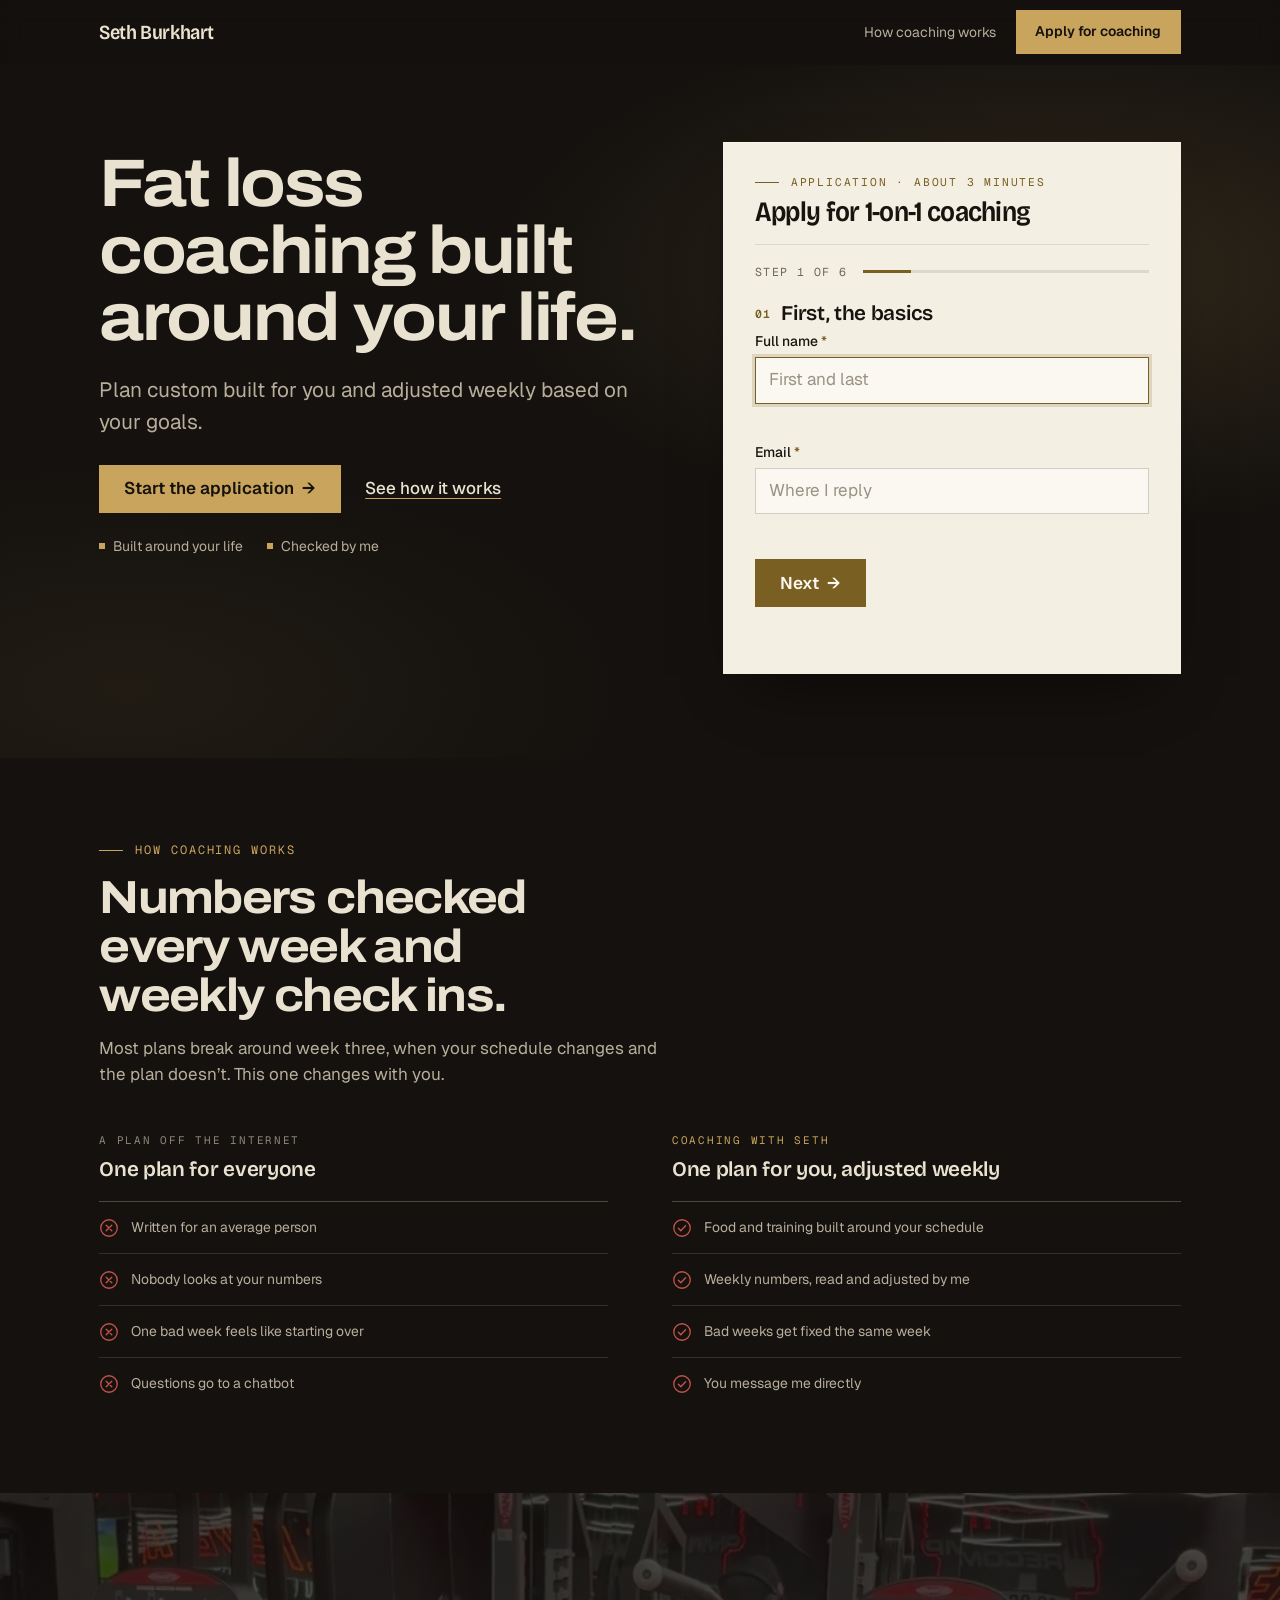
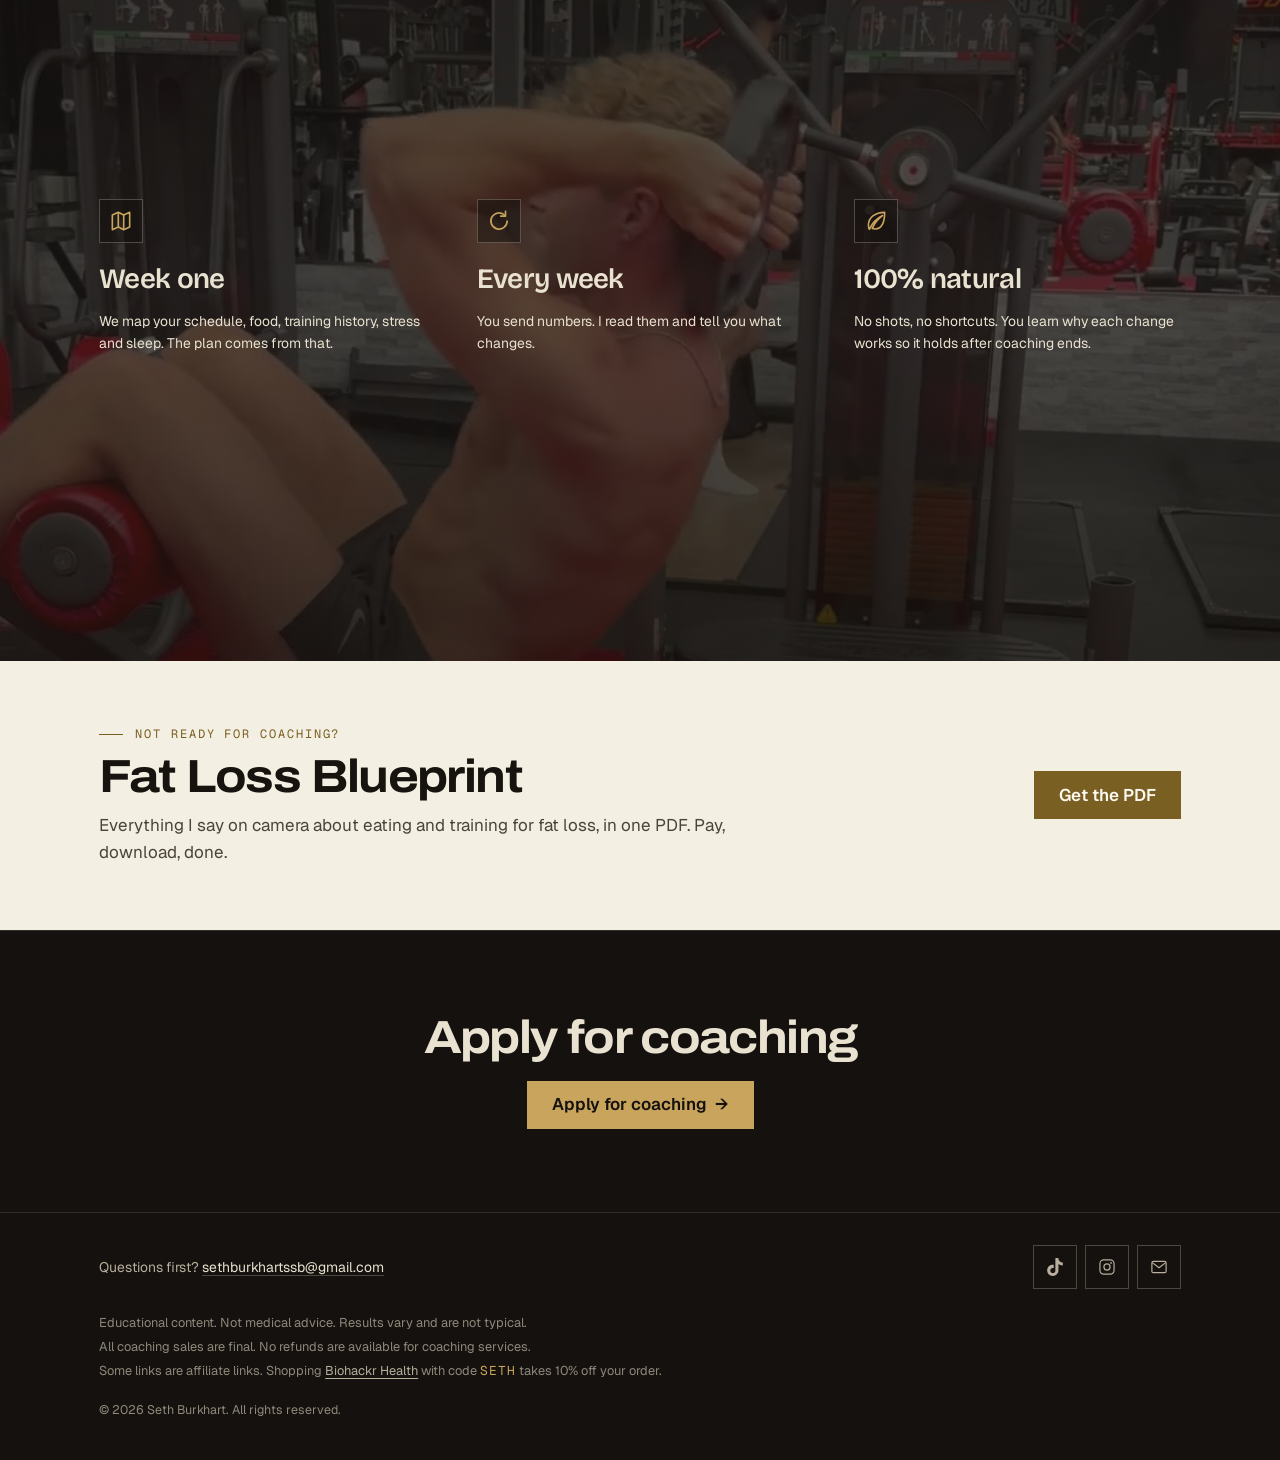
==== index.html @ 14dadabe "Add files via upload" ====
<!DOCTYPE html>
<html lang="en">
<head>
  <meta charset="UTF-8">
  <meta name="viewport" content="width=device-width, initial-scale=1.0">
  <title>Seth Burkhart · 1-on-1 Natural Fat Loss Coaching</title>
  <meta name="description" content="1-on-1 natural fat-loss coaching with Seth Burkhart. A plan built around your real life, checked by Seth every week. No shots, no shortcuts. Apply in about 3 minutes.">
  <meta name="theme-color" content="#14110E">

  <meta property="og:type" content="website">
  <meta property="og:title" content="Seth Burkhart · 1-on-1 Natural Fat Loss Coaching">
  <meta property="og:description" content="A plan built around your real life, checked every week by the person who built it. 100% natural. Apply in about 3 minutes.">
  <meta name="twitter:card" content="summary">

  <link rel="icon" href="data:image/svg+xml,%3Csvg xmlns='http://www.w3.org/2000/svg' viewBox='0 0 100 100'%3E%3Crect width='100' height='100' rx='20' fill='%2314110E'/%3E%3Ctext x='50' y='68' font-size='50' font-family='Georgia,serif' font-style='italic' fill='%23C9A45C' text-anchor='middle'%3ESB%3C/text%3E%3C/svg%3E">

  <link rel="preconnect" href="https://fonts.googleapis.com">
  <link rel="preconnect" href="https://fonts.gstatic.com" crossorigin>
  <link href="https://fonts.googleapis.com/css2?family=Archivo:wdth,wght@100..125,600..800&family=Bricolage+Grotesque:opsz,wdth,wght@12..96,75..100,400..700&family=Geist:wght@400;500;600&family=Geist+Mono:wght@400;500&display=swap" rel="stylesheet">
  <link rel="stylesheet" href="css/styles.css?v=11">
</head>
<body>

  <a class="skip-link" href="#apply">Skip to the application</a>

  <svg aria-hidden="true" focusable="false" width="0" height="0" style="position:absolute">
    <defs>
      <symbol id="icon-tiktok" viewBox="0 0 24 24">
        <path fill="currentColor" d="M12.53.02C13.84 0 15.14.01 16.44 0c.08 1.53.63 3.09 1.75 4.17 1.12 1.11 2.7 1.62 4.24 1.79v4.03c-1.44-.05-2.89-.35-4.2-.97-.57-.26-1.1-.59-1.62-.93-.01 2.92.01 5.84-.02 8.75-.08 1.4-.54 2.79-1.35 3.94-1.31 1.92-3.58 3.17-5.91 3.21-1.43.08-2.86-.31-4.08-1.03-2.02-1.19-3.44-3.37-3.65-5.71-.02-.5-.03-1-.01-1.49.18-1.9 1.12-3.72 2.58-4.96 1.66-1.44 3.98-2.13 6.15-1.72.02 1.48-.04 2.96-.04 4.44-.99-.32-2.15-.23-3.02.37-.63.41-1.11 1.04-1.36 1.75-.21.51-.15 1.07-.14 1.61.24 1.64 1.82 3.02 3.5 2.87 1.12-.01 2.19-.66 2.77-1.61.19-.33.4-.67.41-1.06.1-1.79.06-3.57.07-5.36.01-4.03-.01-8.05.02-12.07z"/>
      </symbol>
      <symbol id="icon-instagram" viewBox="0 0 24 24">
        <rect x="2.6" y="2.6" width="18.8" height="18.8" rx="5" fill="none" stroke="currentColor" stroke-width="1.6"/>
        <circle cx="12" cy="12" r="4.1" fill="none" stroke="currentColor" stroke-width="1.6"/>
        <circle cx="17.4" cy="6.6" r="1.2" fill="currentColor"/>
      </symbol>
      <symbol id="icon-mail" viewBox="0 0 24 24">
        <rect x="2.5" y="4.5" width="19" height="15" rx="2" fill="none" stroke="currentColor" stroke-width="1.6"/>
        <path d="M3.5 6.5 12 13l8.5-6.5" fill="none" stroke="currentColor" stroke-width="1.6" stroke-linecap="round" stroke-linejoin="round"/>
      </symbol>
      <symbol id="icon-x" viewBox="0 0 20 20">
        <circle cx="10" cy="10" r="8.25" fill="none" stroke="currentColor" stroke-width="1.3"/>
        <path d="M7.2 7.2l5.6 5.6M12.8 7.2l-5.6 5.6" stroke="currentColor" stroke-width="1.3" stroke-linecap="round"/>
      </symbol>
      <symbol id="icon-map" viewBox="0 0 24 24">
        <path d="M4 6.5 9.5 4l5 2.5L20 4v13.5L14.5 20l-5-2.5L4 20z" fill="none" stroke="currentColor" stroke-width="1.5" stroke-linejoin="round"/>
        <path d="M9.5 4v13.5M14.5 6.5V20" stroke="currentColor" stroke-width="1.5"/>
      </symbol>
      <symbol id="icon-loop" viewBox="0 0 24 24">
        <path d="M19.5 12a7.5 7.5 0 1 1-2.2-5.3" fill="none" stroke="currentColor" stroke-width="1.5" stroke-linecap="round"/>
        <path d="M18 3v4.5h-4.5" fill="none" stroke="currentColor" stroke-width="1.5" stroke-linecap="round" stroke-linejoin="round"/>
      </symbol>
      <symbol id="icon-leaf" viewBox="0 0 24 24">
        <path d="M20 4c-9 0-15 5-15 12 0 1.5.3 2.7.8 3.7C9 13 13 9.5 18 7c-4 3-7.5 7-9.5 12 .8.3 1.6.4 2.5.4C18 19.5 20 12 20 4z" fill="none" stroke="currentColor" stroke-width="1.5" stroke-linejoin="round"/>
      </symbol>
      <symbol id="icon-check" viewBox="0 0 20 20">
        <circle cx="10" cy="10" r="8.25" fill="none" stroke="currentColor" stroke-width="1.3"/>
        <path d="M6.4 10.3l2.4 2.4 4.8-5" fill="none" stroke="currentColor" stroke-width="1.4" stroke-linecap="round" stroke-linejoin="round"/>
      </symbol>
    </defs>
  </svg>

  <!-- ============ HEADER ============ -->
  <header class="site-header">
    <div class="container header-inner">
      <a class="wordmark" href="#top">Seth Burkhart</a>
      <nav class="header-nav" aria-label="Primary">
        <a class="nav-link" href="#how">How coaching works</a>
        <a class="btn btn-primary btn-sm" href="#apply">Apply for coaching</a>
      </nav>
    </div>
  </header>

  <main id="top">

    <!-- ============ HERO + FORM CARD ============ -->
    <section class="hero">
      <div class="container hero-grid">
        <div class="hero-copy">
          <h1 class="h-display rise" style="--i:1">Fat loss coaching built around your life.</h1>
          <p class="lede rise" style="--i:2">Plan custom built for you and adjusted weekly based on your goals.</p>
          <div class="hero-cta rise" style="--i:3">
            <a class="btn btn-primary" href="#apply">Start the application <span class="arrow" aria-hidden="true">&rarr;</span></a>
            <a class="text-link" href="#how">See how it works</a>
          </div>
          <ul class="dots rise" style="--i:5" aria-label="Key facts">
            <li>Built around your life</li>
            <li>Checked by me</li>
          </ul>
        </div>

        <div class="card rise" id="apply" style="--i:2">
          <div class="card-head">
            <p class="eyebrow">Application · About 3 minutes</p>
            <h2 class="card-title">Apply for 1-on-1 coaching</h2>
          </div>
          <div class="card-progress">
            <p class="progress-label"><span data-progress-text>Step 1 of 6</span></p>
            <div class="progress-bar" aria-hidden="true"><span data-progress-fill></span></div>
          </div>

          <form class="apply-form" id="apply-form" method="POST" novalidate>
            <input type="hidden" name="_subject" value="New coaching application">
            <input type="hidden" name="_template" value="table">
            <input type="hidden" name="_captcha" value="false">
            <input type="text" name="_honey" class="hp-field" tabindex="-1" autocomplete="off" aria-hidden="true">

            <fieldset class="form-step" data-step="1">
              <legend class="step-title"><span class="num">01</span>First, the basics</legend>
              <div class="field">
                <label for="f-name">Full name <span class="req" aria-hidden="true">*</span></label>
                <input id="f-name" name="name" type="text" autocomplete="name" placeholder="First and last" required>
                <p class="field-error" aria-live="polite"></p>
              </div>
              <div class="field">
                <label for="f-email">Email <span class="req" aria-hidden="true">*</span></label>
                <input id="f-email" name="email" type="email" autocomplete="email" inputmode="email" placeholder="Where I reply" required>
                <p class="field-error" aria-live="polite"></p>
              </div>
            </fieldset>

            <fieldset class="form-step" data-step="2" hidden>
              <legend class="step-title"><span class="num">02</span>Your age</legend>
              <div class="field">
                <label for="f-age">Age <span class="req" aria-hidden="true">*</span></label>
                <input id="f-age" name="age" type="number" inputmode="numeric" min="16" max="100" placeholder="Years" required>
                <p class="field-error" aria-live="polite"></p>
              </div>
            </fieldset>

            <fieldset class="form-step" data-step="3" hidden>
              <legend class="step-title"><span class="num">03</span>Your goal</legend>
              <div class="field">
                <label for="f-goal">Your goal <span class="req" aria-hidden="true">*</span></label>
                <select id="f-goal" name="goal" required>
                  <option value="">Pick one</option>
                  <option>Lose 10 to 20 lbs</option>
                  <option>Lose 20 to 40 lbs</option>
                  <option>Lose 40+ lbs</option>
                  <option>Body recomposition</option>
                </select>
                <p class="field-error" aria-live="polite"></p>
              </div>
            </fieldset>

            <fieldset class="form-step" data-step="4" hidden>
              <legend class="step-title"><span class="num">04</span>The reason</legend>
              <div class="field">
                <label for="f-change">Why do you want to make a change? <span class="req" aria-hidden="true">*</span></label>
                <textarea id="f-change" name="change" rows="3" required placeholder="In your own words. What’s driving this?"></textarea>
                <p class="field-error" aria-live="polite"></p>
              </div>
            </fieldset>

            <fieldset class="form-step" data-step="5" hidden>
              <legend class="step-title"><span class="num">05</span>The investment</legend>
              <div class="field">
                <label for="f-investment">Coaching is a serious monthly investment, not a cheap app subscription. Where are you at? <span class="req" aria-hidden="true">*</span></label>
                <select id="f-investment" name="investment" required>
                  <option value="">Pick one</option>
                  <option>Ready to invest, money isn't the obstacle</option>
                  <option>I'd need to move things around, but I'm in</option>
                  <option>I can't invest right now</option>
                </select>
                <p class="field-error" aria-live="polite"></p>
              </div>
            </fieldset>


            <fieldset class="form-step" data-step="6" hidden>
              <legend class="step-title"><span class="num">06</span>Where I reach you</legend>
              <div class="form-row">
                <div class="field">
                  <label for="f-phone">Phone <span class="req" aria-hidden="true">*</span></label>
                  <input id="f-phone" name="phone" type="tel" autocomplete="tel" inputmode="tel" placeholder="For a quick call if we’re a fit" required>
                  <p class="field-error" aria-live="polite"></p>
                </div>
                <div class="field">
                  <label for="f-handle">Instagram or TikTok handle</label>
                  <input id="f-handle" name="handle" type="text" placeholder="@yourhandle">
                  <p class="field-error" aria-live="polite"></p>
                </div>
              </div>
            </fieldset>

            <div class="step-nav">
              <button class="btn btn-ghost" type="button" data-step-back hidden>Back</button>
              <button class="btn btn-primary" type="button" data-step-next>Next <span class="arrow" aria-hidden="true">&rarr;</span></button>
              <button class="btn btn-primary" type="submit" data-cta="submit" hidden>Send my application</button>
            </div>
            <p class="form-status" role="status" aria-live="polite"></p>
          </form>
        </div>
      </div>
    </section>

    <!-- ============ COMPARISON ============ -->
    <section class="section" id="how">
      <div class="container">
        <div class="section-head reveal">
          <p class="eyebrow">How coaching works</p>
          <h2 class="h-section">Numbers checked every week and weekly check ins.</h2>
          <p class="lede">Most plans break around week three, when your schedule changes and the plan doesn’t. This one changes with you.</p>
        </div>
        <div class="compare reveal" role="table" aria-label="Generic plan compared with coaching">
          <div class="compare-col">
            <div class="compare-head">
              <p class="eyebrow">A plan off the internet</p>
              <h3>One plan for everyone</h3>
            </div>
            <ul>
              <li><svg class="mark" aria-hidden="true"><use href="#icon-x"/></svg>Written for an average person</li>
              <li><svg class="mark" aria-hidden="true"><use href="#icon-x"/></svg>Nobody looks at your numbers</li>
              <li><svg class="mark" aria-hidden="true"><use href="#icon-x"/></svg>One bad week feels like starting over</li>
              <li><svg class="mark" aria-hidden="true"><use href="#icon-x"/></svg>Questions go to a chatbot</li>
            </ul>
          </div>
          <div class="compare-col is-us">
            <div class="compare-head">
              <p class="eyebrow">Coaching with Seth</p>
              <h3>One plan for you, adjusted weekly</h3>
            </div>
            <ul>
              <li><svg class="mark" aria-hidden="true"><use href="#icon-check"/></svg>Food and training built around your schedule</li>
              <li><svg class="mark" aria-hidden="true"><use href="#icon-check"/></svg>Weekly numbers, read and adjusted by me</li>
              <li><svg class="mark" aria-hidden="true"><use href="#icon-check"/></svg>Bad weeks get fixed the same week</li>
              <li><svg class="mark" aria-hidden="true"><use href="#icon-check"/></svg>You message me directly</li>
            </ul>
          </div>
        </div>

      </div>
    </section>

    <!-- ============ PROCESS (video background) ============ -->
    <section class="section section-video" aria-label="How it runs">
      <div class="video-bg" aria-hidden="true">
        <video autoplay muted loop playsinline preload="metadata" poster="video/reel-poster.jpg?v=7">
          <source src="video/reel.mp4?v=7" type="video/mp4">
        </video>
      </div>
      <div class="video-tint" aria-hidden="true"></div>
      <div class="container">
        <div class="points">
        <div class="point reveal">
          <span class="point-icon" aria-hidden="true"><svg width="26" height="26"><use href="#icon-map"/></svg></span>
          <h3>Week one</h3>
          <p>We map your schedule, food, training history, stress and sleep. The plan comes from that.</p>
        </div>
        <div class="point reveal">
          <span class="point-icon" aria-hidden="true"><svg width="26" height="26"><use href="#icon-loop"/></svg></span>
          <h3>Every week</h3>
          <p>You send numbers. I read them and tell you what changes.</p>
        </div>
        <div class="point reveal">
          <span class="point-icon" aria-hidden="true"><svg width="26" height="26"><use href="#icon-leaf"/></svg></span>
          <h3>100% natural</h3>
          <p>No shots, no shortcuts. You learn why each change works so it holds after coaching ends.</p>
        </div>
      </div>
      </div>
    </section>

    <!-- ============ BLUEPRINT STRIP ============ -->
    <section class="strip" aria-label="Fat Loss Blueprint">
      <div class="container">
        <div class="strip-copy reveal">
          <p class="eyebrow">Not ready for coaching?</p>
          <h2><span data-bind="blueprint-name">Fat Loss Blueprint</span></h2>
          <p>Everything I say on camera about eating and training for fat loss, in one PDF. Pay, download, done.</p>
        </div>
        <div class="offer-card reveal">
          <a class="btn btn-primary" data-cta="blueprint" href="#">Get the PDF</a>
        </div>
      </div>
    </section>

    <!-- ============ CLOSING BAND ============ -->
    <section class="band">
      <div class="container">
        <h2 class="h-section reveal">Apply for coaching</h2>
        <a class="btn btn-primary reveal" href="#apply">Apply for coaching <span class="arrow" aria-hidden="true">&rarr;</span></a>
      </div>
    </section>

  </main>

  <!-- ============ FOOTER ============ -->
  <footer class="site-footer">
    <div class="container">
      <div class="footer-top">
        <p class="footer-contact">Questions first? <a data-social="email" href="#"><span data-bind="email-text">sethburkhartssb@gmail.com</span></a></p>
        <div class="footer-socials">
          <a class="social-btn" data-social="tiktok" href="#" target="_blank" rel="noopener" aria-label="Seth on TikTok"><svg width="18" height="18" aria-hidden="true"><use href="#icon-tiktok"/></svg></a>
          <a class="social-btn" data-social="instagram" href="#" target="_blank" rel="noopener" aria-label="Seth on Instagram"><svg width="18" height="18" aria-hidden="true"><use href="#icon-instagram"/></svg></a>
          <a class="social-btn" data-social="email" href="#" aria-label="Email Seth"><svg width="18" height="18" aria-hidden="true"><use href="#icon-mail"/></svg></a>
        </div>
      </div>
      <div class="footer-fine">
        <p>Educational content. Not medical advice. Results vary and are not typical.</p>
        <p>All coaching sales are final. No refunds are available for coaching services.</p>
        <p>Some links are affiliate links. Shopping <a data-cta="biohackr" href="https://www.biohackr.health/shop/" target="_blank" rel="noopener">Biohackr Health</a> with code <span class="bh-code" data-bind="bh-code">SETH</span> takes <span data-bind="bh-discount">10%</span> off your order.</p>
      </div>
      <p class="footer-copy">&copy; <span data-bind="year">2026</span> Seth Burkhart. All rights reserved.</p>
    </div>
  </footer>

  <script src="js/config.js"></script>
  <script src="js/main.js?v=2"></script>
</body>
</html>
---- css/styles.css ----
/* =====================================================================
   Seth Burkhart — coaching application site
   House grammar from the Viridian production landing pages (Cedar Creek
   Cosmo pattern): serif headline with one brass italic word, a light form
   card in the hero, a two-column comparison, three quiet cards, a cream
   strip, a short footer. Seth's palette: warm ink, bone, brass.
   ===================================================================== */

:root {
  --ink: #14110E;
  --ink-2: #1C1815;
  --ink-3: #26211C;
  --ink-line: rgba(233, 226, 208, 0.14);
  --ink-line-2: rgba(233, 226, 208, 0.26);
  --bone: #E9E2D0;
  --bone-2: #B7AE9B;
  --bone-3: #8F887A;
  --brass: #C9A45C;
  --brass-2: #D9B86E;
  --brass-deep: #7A5F22;

  --cream: #F4EFE3;
  --cream-2: #EBE4D4;
  --cream-line: rgba(20, 17, 14, 0.10);
  --cream-ink: #17140F;
  --cream-ink-2: #4A443B;
  --cream-ink-3: #6E675B;
  --error: #B8402B;

  --serif: "Bricolage Grotesque", "Archivo", "Helvetica Neue", Arial, sans-serif;
  --display: "Archivo", "Helvetica Neue", Arial, sans-serif;
  --sans: "Geist", "Helvetica Neue", Arial, sans-serif;
  --mono: "Geist Mono", "SF Mono", Menlo, Consolas, monospace;

  --t--1: clamp(0.8125rem, 0.79rem + 0.1vw, 0.875rem);
  --t-0: clamp(1rem, 0.96rem + 0.2vw, 1.0625rem);
  --t-1: clamp(1.125rem, 1.05rem + 0.35vw, 1.3rem);
  --t-2: clamp(1.35rem, 1.2rem + 0.7vw, 1.75rem);
  --t-3: clamp(1.9rem, 1.4rem + 2vw, 2.9rem);
  --t-hero: clamp(2.5rem, 1.4rem + 4.4vw, 4.75rem);

  --gutter: clamp(1.25rem, 4vw, 4rem);
  --container: 74rem;
  --section: clamp(3.5rem, 6.5vw, 6.5rem);
  --radius: 0;
  --ease: cubic-bezier(0.22, 1, 0.36, 1);
}

*, *::before, *::after { box-sizing: border-box; }
html { scroll-behavior: smooth; scroll-padding-top: 5.5rem; -webkit-text-size-adjust: 100%; }
body {
  margin: 0; background: var(--ink); color: var(--bone);
  font-family: var(--sans); font-size: var(--t-0); line-height: 1.6;
  -webkit-font-smoothing: antialiased; min-height: 100svh;
}
img { max-width: 100%; display: block; }
[hidden] { display: none !important; }
a { color: inherit; text-decoration: none; }
p { margin: 0; }
::selection { background: var(--brass); color: var(--ink); }
:focus-visible { outline: 2px solid var(--brass); outline-offset: 3px; }

.container { max-width: var(--container); margin: 0 auto; padding-left: var(--gutter); padding-right: var(--gutter); }
.skip-link {
  position: absolute; left: var(--gutter); top: -4rem; z-index: 100; background: var(--brass); color: var(--ink);
  padding: 0.75rem 1rem; font-size: var(--t--1); font-weight: 600; border-radius: 0;
}
.skip-link:focus { top: 1rem; }

/* ---------- Furniture ---------- */
.eyebrow {
  display: flex; align-items: center; gap: 0.75rem; margin: 0;
  font-family: var(--mono); font-size: 0.75rem; letter-spacing: 0.16em; text-transform: uppercase; color: var(--brass);
}
.eyebrow::before { content: ""; width: 1.5rem; height: 1px; background: var(--brass); flex: none; }
.h-display, .h-section {
  font-family: var(--display); font-weight: 700; letter-spacing: -0.035em; margin: 0; text-wrap: balance;
  font-stretch: 112%; font-variation-settings: "wdth" 112;
}
.h-display { font-size: clamp(2.3rem, 1.3rem + 4vw, 4.2rem); line-height: 1.0; }
.h-section { font-size: var(--t-3); line-height: 1.05; }
.lede { color: var(--bone-2); font-size: var(--t-1); line-height: 1.55; max-width: 34em; }
.muted { color: var(--bone-3); font-size: var(--t--1); }

/* ---------- Buttons ---------- */
.btn {
  display: inline-flex; align-items: center; justify-content: center; gap: 0.5rem;
  min-height: 3rem; padding: 0.8rem 1.5rem; border-radius: 0;
  font: 600 var(--t-0)/1 var(--sans); cursor: pointer; border: 1px solid transparent;
  transition: transform 220ms var(--ease), background-color 220ms var(--ease), border-color 220ms var(--ease), color 220ms var(--ease);
}
.btn:active { transform: translateY(1px); }
.btn-primary { background: var(--brass); color: var(--ink); }
.btn-primary:hover, .btn-primary:focus-visible { background: var(--brass-2); transform: translateY(-2px); }
.btn-ghost { background: transparent; color: var(--bone); border-color: var(--ink-line-2); }
.btn-ghost:hover, .btn-ghost:focus-visible { border-color: var(--brass); color: var(--brass); }
.btn[disabled] { opacity: 0.6; cursor: wait; }
.btn .arrow { transition: transform 220ms var(--ease); }
.btn:hover .arrow { transform: translateX(3px); }
.text-link { text-decoration: underline; text-underline-offset: 0.22em; text-decoration-color: var(--brass); color: var(--bone); font-weight: 500; display: inline-flex; align-items: center; min-height: 2.75rem; }
.text-link:hover { color: var(--brass); }

/* ---------- Header ---------- */
.site-header {
  position: sticky; top: 0; z-index: 50;
  background: rgba(20, 17, 14, 0.82); backdrop-filter: blur(12px); -webkit-backdrop-filter: blur(12px);
  border-bottom: 1px solid transparent; transition: border-color 250ms var(--ease);
}
.site-header.is-scrolled { border-bottom-color: var(--ink-line); }
.header-inner { display: flex; align-items: center; justify-content: space-between; gap: 1rem; min-height: 4rem; }
.wordmark {
  font-family: var(--serif); font-size: 1.25rem; font-weight: 600; letter-spacing: -0.02em; color: var(--bone); font-variation-settings: "wdth" 90;
  display: inline-flex; align-items: center; min-height: 2.75rem;
}
.wordmark em { font-style: normal; }
.header-nav { display: flex; align-items: center; gap: 1.25rem; }
.header-nav .nav-link { font-size: var(--t--1); color: var(--bone-2); display: inline-flex; align-items: center; min-height: 2.75rem; }
.header-nav .nav-link:hover { color: var(--bone); }
.btn-sm { min-height: 2.75rem; padding: 0.6rem 1.15rem; font-size: var(--t--1); }

/* ---------- Hero ---------- */
.hero {
  position: relative; overflow: hidden;
  padding: clamp(3rem, 6vw, 5.5rem) 0 var(--section);
  background:
    radial-gradient(ellipse 70% 60% at 82% 30%, rgba(201, 164, 92, 0.16), transparent 62%),
    radial-gradient(ellipse 60% 50% at 10% 90%, rgba(201, 164, 92, 0.07), transparent 65%),
    var(--ink);
}
.hero-grid {
  display: grid; grid-template-columns: minmax(0, 1.1fr) minmax(0, 0.9fr);
  gap: clamp(2rem, 5vw, 5rem); align-items: start;
}
.hero-copy { display: grid; gap: 1.4rem; padding-top: 0.5rem; }
.hero-copy .h-display { max-width: 12ch; }
.hero-cta { display: flex; flex-wrap: wrap; gap: 1rem 1.5rem; align-items: center; margin-top: 0.25rem; }
.hero-note { color: var(--bone-3); font-size: var(--t--1); max-width: 34em; }
.dots { display: flex; flex-wrap: wrap; gap: 0.5rem 1.5rem; margin: 0; padding: 0; list-style: none; font-size: var(--t--1); color: var(--bone-2); }
.dots li { display: inline-flex; align-items: center; gap: 0.5rem; }
.dots li::before { content: ""; width: 6px; height: 6px; background: var(--brass); }

/* reveal: staggered on load */
.rise { opacity: 0; transform: translateY(14px); animation: rise 700ms var(--ease) forwards; animation-delay: calc(var(--i, 0) * 90ms); }
@keyframes rise { to { opacity: 1; transform: none; } }

/* ---------- Form card ---------- */
.card {
  background: var(--cream); color: var(--cream-ink); border-radius: 0;
  padding: clamp(1.4rem, 2.5vw, 2rem);
  box-shadow: 0 30px 60px -30px rgba(0, 0, 0, 0.6), 0 1px 0 rgba(255, 255, 255, 0.35) inset;
}
.card-head { display: grid; gap: 0.35rem; padding-bottom: 1rem; border-bottom: 1px solid var(--cream-line); margin-bottom: 1.1rem; }
.card-head .eyebrow { color: var(--brass-deep); font-size: 0.7rem; }
.card-head .eyebrow::before { background: var(--brass-deep); }
.card-title { font-family: var(--serif); font-size: var(--t-2); font-weight: 600; letter-spacing: -0.025em; margin: 0; line-height: 1.1; font-variation-settings: "wdth" 90; }
.card-sub { color: var(--cream-ink-3); font-size: var(--t--1); }
.card-progress { display: flex; align-items: center; justify-content: space-between; gap: 1rem; margin-bottom: 1rem; }
.progress-label { margin: 0; font-family: var(--mono); font-size: 0.72rem; letter-spacing: 0.12em; text-transform: uppercase; color: var(--cream-ink-3); font-variant-numeric: tabular-nums; }
.progress-bar { flex: 1; height: 3px; background: var(--cream-line); overflow: hidden; }
.progress-bar span { display: block; height: 100%; width: 0; background: var(--brass-deep); transition: width 500ms var(--ease); }

.apply-form { display: grid; gap: 1rem; }
.form-step { border: 0; margin: 0; padding: 0; min-width: 0; display: grid; gap: 0.9rem; scroll-margin-top: 5.5rem; }
.form-step:not([hidden]) { animation: step-in 420ms var(--ease) both; }
@keyframes step-in { from { opacity: 0; transform: translateY(8px); } to { opacity: 1; transform: none; } }
.step-title { padding: 0; margin: 0 0 0.1rem; font-family: var(--serif); font-size: var(--t-1); font-weight: 600; letter-spacing: -0.015em; color: var(--cream-ink); }
.step-title .num { font-family: var(--mono); font-size: 0.72rem; letter-spacing: 0.12em; color: var(--brass-deep); margin-right: 0.6rem; vertical-align: 0.15em; }

.field { display: grid; gap: 0.35rem; }
.field label { font-size: var(--t--1); font-weight: 500; color: var(--cream-ink); line-height: 1.4; }
.field .req { color: var(--brass-deep); }
.field input, .field select, .field textarea {
  width: 100%; min-height: 2.9rem; padding: 0.65rem 0.85rem;
  background: #FBF8F1; color: var(--cream-ink); border: 1px solid rgba(20, 17, 14, 0.18); border-radius: 0;
  font: inherit; font-size: var(--t-0); line-height: 1.4; -webkit-appearance: none; appearance: none;
  transition: border-color 180ms var(--ease), box-shadow 180ms var(--ease);
}
.field textarea { resize: vertical; min-height: 6rem; }
.field input::placeholder, .field textarea::placeholder { color: #9A9285; opacity: 1; }
.field input:focus-visible, .field select:focus-visible, .field textarea:focus-visible {
  outline: none; border-color: var(--brass-deep); box-shadow: 0 0 0 3px rgba(122, 95, 34, 0.18);
}
.field select {
  background-image: url("data:image/svg+xml,%3Csvg xmlns='http://www.w3.org/2000/svg' width='16' height='16' viewBox='0 0 16 16'%3E%3Cpath d='M3 6l5 5 5-5' fill='none' stroke='%237A5F22' stroke-width='1.5'/%3E%3C/svg%3E");
  background-repeat: no-repeat; background-position: right 0.75rem center; padding-right: 2.25rem; cursor: pointer;
}
.field.has-error input, .field.has-error select, .field.has-error textarea { border-color: var(--error); }
.field-error { margin: 0; min-height: 1.2rem; color: var(--error); font-size: 0.8rem; }
.form-row { display: grid; gap: 0.9rem; }
.hp-field { display: none; }

.step-nav { display: flex; gap: 0.6rem; align-items: center; flex-wrap: wrap; padding-top: 0.25rem; }
.step-nav .btn-primary { background: var(--brass-deep); color: #FBF8F1; }
.step-nav .btn-primary:hover, .step-nav .btn-primary:focus-visible { background: #74591F; }
.step-nav .btn-ghost { color: var(--cream-ink-2); border-color: rgba(20, 17, 14, 0.2); }
.step-nav .btn-ghost:hover { border-color: var(--cream-ink); color: var(--cream-ink); }
.step-nav [data-step-back] { margin-right: auto; }
.form-status { margin: 0; min-height: 1.2rem; color: var(--cream-ink-2); font-size: var(--t--1); }
.form-status.is-error { color: var(--error); }
.form-status.is-ok { color: var(--brass-deep); }
.form-status a { text-decoration: underline; }
.form-fine { color: var(--cream-ink-3); font-size: 0.78rem; line-height: 1.45; text-align: center; }
.form-success { display: grid; gap: 0.5rem; padding: 0.5rem 0; }
.form-success h3 { font-family: var(--serif); font-size: var(--t-2); font-weight: 600; margin: 0; }
.form-success p { color: var(--cream-ink-2); }
.form-success strong { color: var(--cream-ink); font-weight: 600; }
.form-success .btn-primary { background: var(--brass-deep); color: #FBF8F1; justify-self: start; margin-top: 0.4rem; }
.form-success .btn-primary:hover { background: #74591F; }

/* ---------- Ribbon ---------- */
.ribbon { background: var(--ink-2); border-top: 1px solid var(--ink-line); border-bottom: 1px solid var(--ink-line); }
.ribbon .container { display: flex; justify-content: center; gap: 0.4rem; flex-wrap: wrap; padding-top: 0.9rem; padding-bottom: 0.9rem; font-size: var(--t--1); color: var(--bone-2); text-align: center; }
.ribbon b { color: var(--bone); font-weight: 600; }
.ribbon a { color: var(--brass); text-decoration: underline; text-underline-offset: 0.2em; }

/* ---------- Sections ---------- */
.section { padding: var(--section) 0; }
.section-head { display: grid; gap: 0.9rem; max-width: 40rem; margin-bottom: clamp(1.75rem, 3.5vw, 2.75rem); }
.section-head .lede { font-size: var(--t-0); }

/* comparison */
.compare {
  display: grid; grid-template-columns: 1fr 1fr; gap: clamp(2rem, 5vw, 4.5rem);
}
.compare-col { display: grid; grid-template-rows: auto; }
.compare-head { padding: 0 0 0.9rem; border-bottom: 1px solid var(--ink-line-2); display: grid; gap: 0.25rem; }
.compare-head .eyebrow { font-size: 0.68rem; color: var(--bone-3); }
.compare-head .eyebrow::before { display: none; }
.is-us .compare-head .eyebrow { color: var(--brass); }
.compare-head h3 { margin: 0; font-family: var(--serif); font-size: var(--t-1); font-weight: 600; letter-spacing: -0.015em; }
.compare ul { list-style: none; margin: 0; padding: 0; }
.compare li { display: flex; gap: 0.75rem; align-items: flex-start; padding: 0.95rem 0; border-bottom: 1px solid var(--ink-line); font-size: var(--t--1); color: var(--bone-2); line-height: 1.45; }
.compare li:last-child { border-bottom: 0; }
.is-us .compare li { color: var(--bone); }
.compare .mark { flex: none; width: 20px; height: 20px; margin-top: 0.05rem; color: #C4534A; }
.is-us .compare .mark { color: #4E9B63; }

/* three points with icons, on the video section */
.section-video { position: relative; overflow: hidden; isolation: isolate; padding: clamp(4rem, 7vw, 7rem) 0; min-height: min(86vh, 60vw); display: grid; align-items: center; }
.video-bg { position: absolute; inset: 0; z-index: -2; }
.video-bg video { width: 100%; height: 100%; object-fit: cover; object-position: center 30%; display: block; }
.video-tint { position: absolute; inset: 0; z-index: -1; background: linear-gradient(to bottom, rgba(20, 17, 14, 0.78), rgba(28, 26, 24, 0.72) 50%, rgba(20, 17, 14, 0.82)); }
.points { display: grid; grid-template-columns: repeat(3, minmax(0, 1fr)); gap: clamp(1.5rem, 4vw, 3.5rem); }
.point { display: grid; gap: 0.6rem; align-content: start; }
.point-icon { display: inline-flex; width: 2.75rem; height: 2.75rem; align-items: center; justify-content: center; border: 1px solid var(--ink-line-2); color: var(--brass); margin-bottom: 0.25rem; background: rgba(20, 17, 14, 0.5); }
.point h3 { margin: 0; font-family: var(--serif); font-size: var(--t-2); font-weight: 600; color: var(--bone); letter-spacing: -0.025em; }
.point p { color: var(--bone); font-size: var(--t--1); line-height: 1.55; max-width: 32em; }

/* cream strip: blueprint */
.strip { background: var(--cream); color: var(--cream-ink); }
.strip .container { display: grid; grid-template-columns: minmax(0, 1fr) auto; gap: 1.5rem 3rem; align-items: center; padding-top: clamp(2.5rem, 5vw, 4rem); padding-bottom: clamp(2.5rem, 5vw, 4rem); }
.strip .eyebrow { color: var(--brass-deep); } .strip .eyebrow::before { background: var(--brass-deep); }
.strip-copy { display: grid; gap: 0.6rem; max-width: 40rem; }
.strip h2 { margin: 0; font-family: var(--display); font-size: var(--t-3); font-weight: 700; letter-spacing: -0.035em; line-height: 1.05; font-stretch: 112%; font-variation-settings: "wdth" 112; }
.strip h2 .price { color: var(--cream-ink-2); font-weight: 400; margin-left: 0.35em; font-variant-numeric: tabular-nums; }
.strip h2 .price:empty { display: none; }
.strip p { color: var(--cream-ink-2); }
.offer-card { display: grid; gap: 0.5rem; justify-items: start; }
.offer-card .btn-primary { background: var(--brass-deep); color: #FBF8F1; }
.offer-card .btn-primary:hover { background: #74591F; }
.btn[aria-disabled="true"] { background: transparent !important; color: var(--cream-ink-3) !important; border-color: rgba(20, 17, 14, 0.2); cursor: default; transform: none !important; }
.soon-note { margin: 0; color: var(--cream-ink-3); font-size: 0.8rem; max-width: 22ch; }

/* closing apply band */
.band { text-align: center; padding: var(--section) 0; border-top: 1px solid var(--ink-line); }
.band .container { display: grid; gap: 1.1rem; justify-items: center; max-width: 44rem; }
.band .lede { text-align: center; }

/* ---------- Footer ---------- */
.site-footer { border-top: 1px solid var(--ink-line); padding: 2rem 0 2.5rem; }
.footer-top { display: flex; flex-wrap: wrap; gap: 1rem 2rem; align-items: center; justify-content: space-between; margin-bottom: 1.5rem; }
.footer-contact { font-size: var(--t--1); color: var(--bone-2); }
.footer-contact a { color: var(--bone); text-decoration: underline; text-underline-offset: 0.2em; text-decoration-color: var(--ink-line-2); }
.footer-contact a:hover { text-decoration-color: var(--brass); }
.footer-socials { display: flex; gap: 0.5rem; }
.social-btn {
  width: 2.75rem; height: 2.75rem; display: inline-flex; align-items: center; justify-content: center;
  border: 1px solid var(--ink-line-2); color: var(--bone-2); transition: border-color 200ms var(--ease), color 200ms var(--ease), transform 200ms var(--ease);
}
.social-btn:hover, .social-btn:focus-visible { border-color: var(--brass); color: var(--brass); transform: translateY(-2px); }
.footer-fine { display: grid; gap: 0.3rem; color: var(--bone-3); font-size: 0.8rem; max-width: 72ch; line-height: 1.5; }
.footer-fine a { color: var(--bone-2); text-decoration: underline; text-underline-offset: 0.2em; }
.footer-fine .bh-code { font-family: var(--mono); color: var(--brass); letter-spacing: 0.08em; }
.footer-copy { margin-top: 1.25rem; color: var(--bone-3); font-size: 0.78rem; }

/* ---------- Scroll reveal (main.js adds .in) ---------- */
.reveal { opacity: 0; transform: translateY(14px); transition: opacity 600ms var(--ease), transform 600ms var(--ease); }
.reveal.in { opacity: 1; transform: none; }

/* ---------- Responsive ---------- */
@media (min-width: 761px) {
  .form-row { grid-template-columns: 1fr 1fr; }
}
@media (max-width: 960px) {
  .hero-grid { grid-template-columns: 1fr; }
  .hero-copy .h-display { max-width: 16ch; }
  .points { grid-template-columns: 1fr; }
  .strip .container { grid-template-columns: 1fr; }
}
@media (max-width: 640px) {
  .compare { grid-template-columns: 1fr; }
  .compare-col.is-us { order: -1; }
  .header-nav .nav-link { display: none; }
  .step-nav { flex-direction: column; align-items: stretch; }
  .step-nav [data-step-back] { margin-right: 0; order: 2; }
  .step-nav .btn { width: 100%; }
  .hero-cta .btn { width: 100%; }
}

/* ---------- Motion off ---------- */
@media (prefers-reduced-motion: reduce) {
  html { scroll-behavior: auto; }
  .video-bg video { display: none; }
  .video-bg { background: url("../video/reel-poster.jpg") center / cover no-repeat; }
  .rise { animation: none; opacity: 1; transform: none; }
  .form-step:not([hidden]) { animation: none; }
  .reveal { opacity: 1; transform: none; transition: none; }
  .btn, .progress-bar span, .social-btn { transition: none; }
}
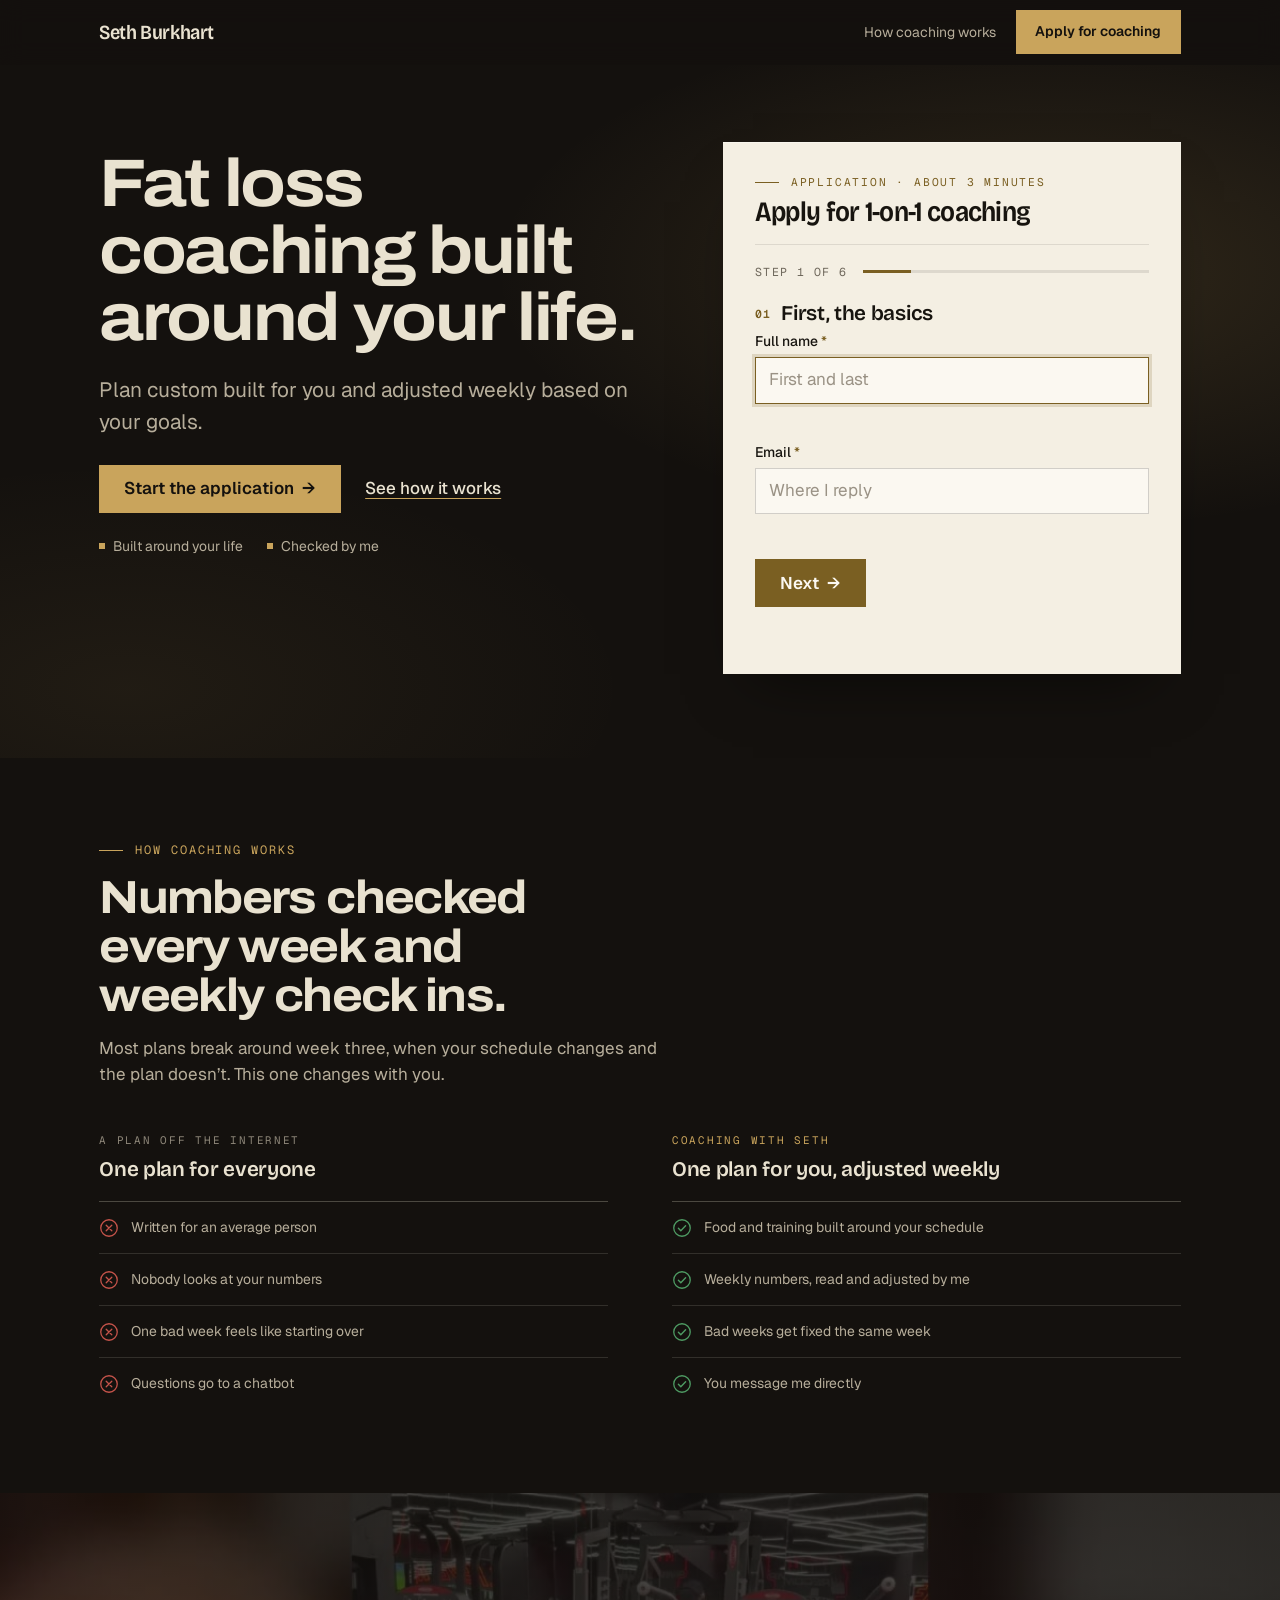
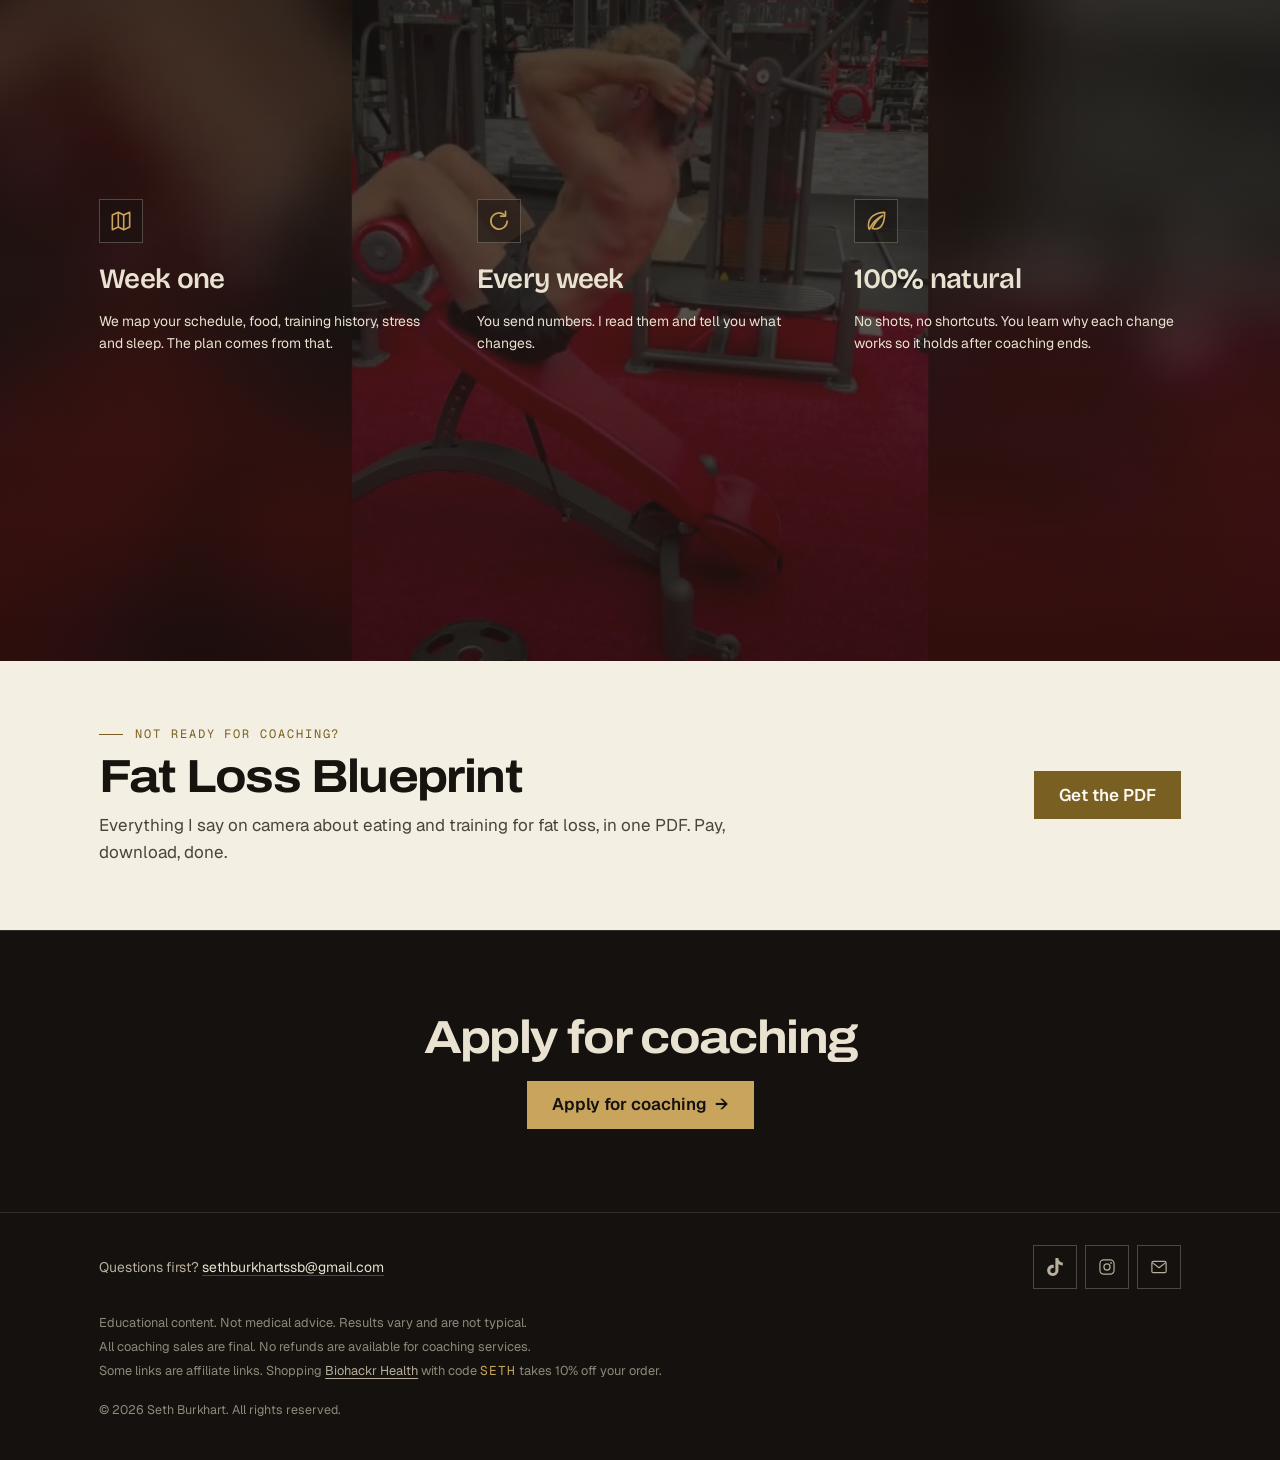
==== commit 5d2e624e: "Add files via upload" ====
--- a/index.html
+++ b/index.html
@@ -17,7 +17,7 @@
   <link rel="preconnect" href="https://fonts.googleapis.com">
   <link rel="preconnect" href="https://fonts.gstatic.com" crossorigin>
   <link href="https://fonts.googleapis.com/css2?family=Archivo:wdth,wght@100..125,600..800&family=Bricolage+Grotesque:opsz,wdth,wght@12..96,75..100,400..700&family=Geist:wght@400;500;600&family=Geist+Mono:wght@400;500&display=swap" rel="stylesheet">
-  <link rel="stylesheet" href="css/styles.css?v=11">
+  <link rel="stylesheet" href="css/styles.css?v=12">
 </head>
 <body>
 
--- a/css/styles.css
+++ b/css/styles.css
@@ -233,7 +233,7 @@
 .compare li:last-child { border-bottom: 0; }
 .is-us .compare li { color: var(--bone); }
 .compare .mark { flex: none; width: 20px; height: 20px; margin-top: 0.05rem; color: #C4534A; }
-.is-us .compare .mark { color: #4E9B63; }
+.compare .is-us .mark, .is-us .mark { color: #4E9B63; }
 
 /* three points with icons, on the video section */
 .section-video { position: relative; overflow: hidden; isolation: isolate; padding: clamp(4rem, 7vw, 7rem) 0; min-height: min(86vh, 60vw); display: grid; align-items: center; }
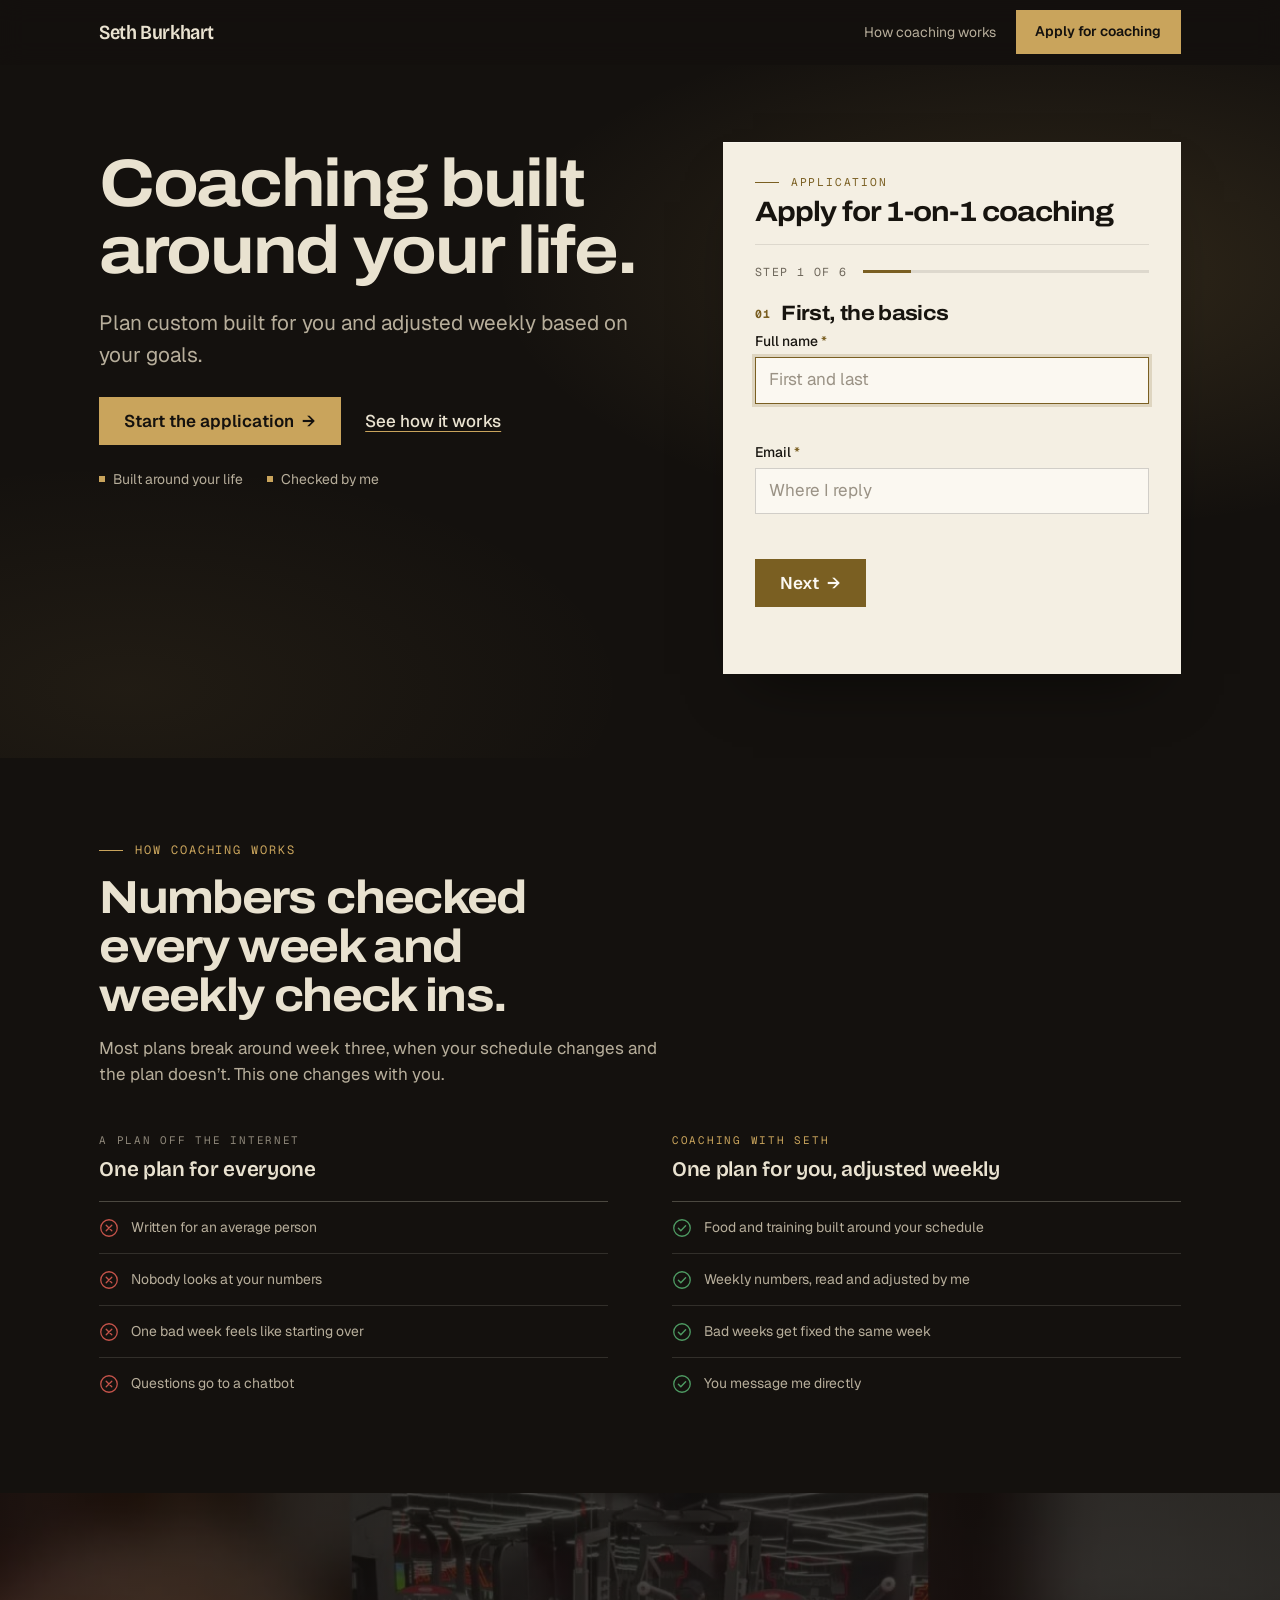
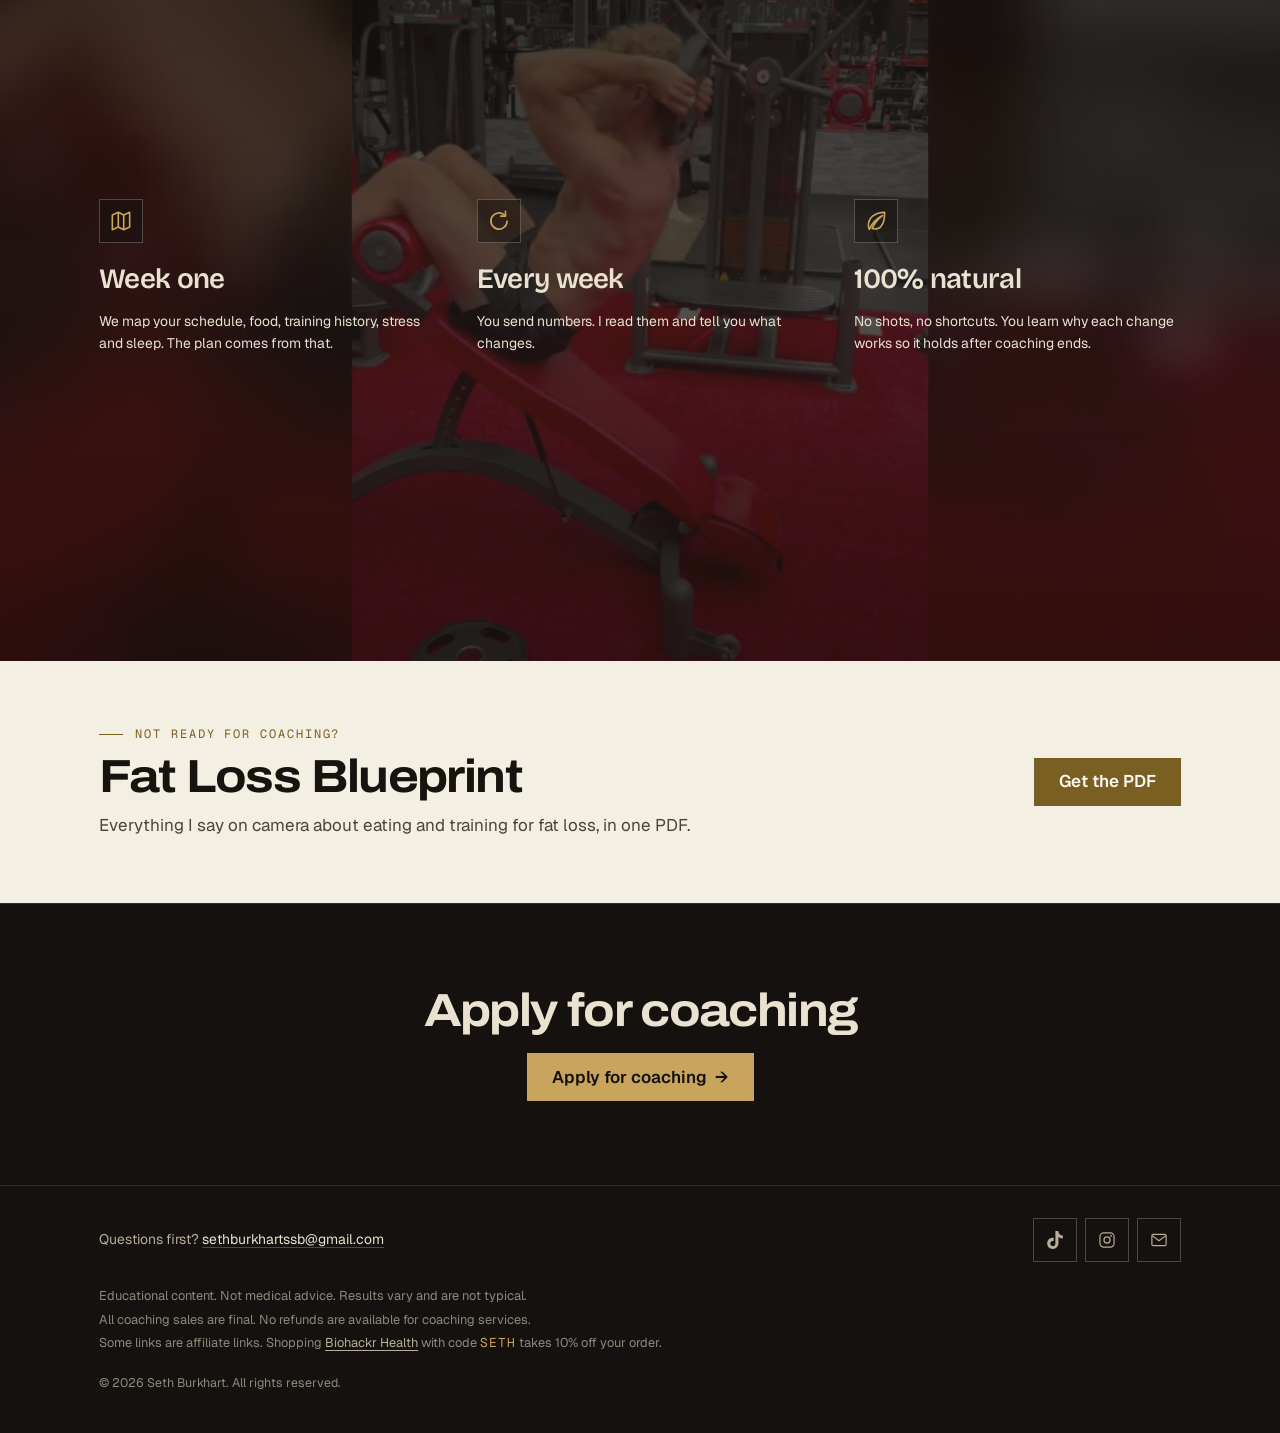
==== commit 49a0d8b3: "Add files via upload" ====
--- a/index.html
+++ b/index.html
@@ -17,7 +17,7 @@
   <link rel="preconnect" href="https://fonts.googleapis.com">
   <link rel="preconnect" href="https://fonts.gstatic.com" crossorigin>
   <link href="https://fonts.googleapis.com/css2?family=Archivo:wdth,wght@100..125,600..800&family=Bricolage+Grotesque:opsz,wdth,wght@12..96,75..100,400..700&family=Geist:wght@400;500;600&family=Geist+Mono:wght@400;500&display=swap" rel="stylesheet">
-  <link rel="stylesheet" href="css/styles.css?v=12">
+  <link rel="stylesheet" href="css/styles.css?v=13">
 </head>
 <body>
 
@@ -76,7 +76,7 @@
     <section class="hero">
       <div class="container hero-grid">
         <div class="hero-copy">
-          <h1 class="h-display rise" style="--i:1">Fat loss coaching built around your life.</h1>
+          <h1 class="h-display rise" style="--i:1">Coaching built around your life.</h1>
           <p class="lede rise" style="--i:2">Plan custom built for you and adjusted weekly based on your goals.</p>
           <div class="hero-cta rise" style="--i:3">
             <a class="btn btn-primary" href="#apply">Start the application <span class="arrow" aria-hidden="true">&rarr;</span></a>
@@ -90,7 +90,7 @@
 
         <div class="card rise" id="apply" style="--i:2">
           <div class="card-head">
-            <p class="eyebrow">Application · About 3 minutes</p>
+            <p class="eyebrow">Application</p>
             <h2 class="card-title">Apply for 1-on-1 coaching</h2>
           </div>
           <div class="card-progress">
@@ -266,7 +266,7 @@
         <div class="strip-copy reveal">
           <p class="eyebrow">Not ready for coaching?</p>
           <h2><span data-bind="blueprint-name">Fat Loss Blueprint</span></h2>
-          <p>Everything I say on camera about eating and training for fat loss, in one PDF. Pay, download, done.</p>
+          <p>Everything I say on camera about eating and training for fat loss, in one PDF.</p>
         </div>
         <div class="offer-card reveal">
           <a class="btn btn-primary" data-cta="blueprint" href="#">Get the PDF</a>
--- a/css/styles.css
+++ b/css/styles.css
@@ -152,7 +152,7 @@
 .card-head { display: grid; gap: 0.35rem; padding-bottom: 1rem; border-bottom: 1px solid var(--cream-line); margin-bottom: 1.1rem; }
 .card-head .eyebrow { color: var(--brass-deep); font-size: 0.7rem; }
 .card-head .eyebrow::before { background: var(--brass-deep); }
-.card-title { font-family: var(--serif); font-size: var(--t-2); font-weight: 600; letter-spacing: -0.025em; margin: 0; line-height: 1.1; font-variation-settings: "wdth" 90; }
+.card-title { font-family: var(--display); font-size: var(--t-2); font-weight: 700; letter-spacing: -0.035em; margin: 0; line-height: 1.1; font-stretch: 112%; font-variation-settings: "wdth" 112; }
 .card-sub { color: var(--cream-ink-3); font-size: var(--t--1); }
 .card-progress { display: flex; align-items: center; justify-content: space-between; gap: 1rem; margin-bottom: 1rem; }
 .progress-label { margin: 0; font-family: var(--mono); font-size: 0.72rem; letter-spacing: 0.12em; text-transform: uppercase; color: var(--cream-ink-3); font-variant-numeric: tabular-nums; }
@@ -163,7 +163,7 @@
 .form-step { border: 0; margin: 0; padding: 0; min-width: 0; display: grid; gap: 0.9rem; scroll-margin-top: 5.5rem; }
 .form-step:not([hidden]) { animation: step-in 420ms var(--ease) both; }
 @keyframes step-in { from { opacity: 0; transform: translateY(8px); } to { opacity: 1; transform: none; } }
-.step-title { padding: 0; margin: 0 0 0.1rem; font-family: var(--serif); font-size: var(--t-1); font-weight: 600; letter-spacing: -0.015em; color: var(--cream-ink); }
+.step-title { padding: 0; margin: 0 0 0.1rem; font-family: var(--display); font-size: var(--t-1); font-weight: 700; letter-spacing: -0.03em; color: var(--cream-ink); font-stretch: 112%; font-variation-settings: "wdth" 112; }
 .step-title .num { font-family: var(--mono); font-size: 0.72rem; letter-spacing: 0.12em; color: var(--brass-deep); margin-right: 0.6rem; vertical-align: 0.15em; }
 
 .field { display: grid; gap: 0.35rem; }
@@ -201,7 +201,7 @@
 .form-status a { text-decoration: underline; }
 .form-fine { color: var(--cream-ink-3); font-size: 0.78rem; line-height: 1.45; text-align: center; }
 .form-success { display: grid; gap: 0.5rem; padding: 0.5rem 0; }
-.form-success h3 { font-family: var(--serif); font-size: var(--t-2); font-weight: 600; margin: 0; }
+.form-success h3 { font-family: var(--display); font-size: var(--t-2); font-weight: 700; margin: 0; font-stretch: 112%; font-variation-settings: "wdth" 112; }
 .form-success p { color: var(--cream-ink-2); }
 .form-success strong { color: var(--cream-ink); font-weight: 600; }
 .form-success .btn-primary { background: var(--brass-deep); color: #FBF8F1; justify-self: start; margin-top: 0.4rem; }
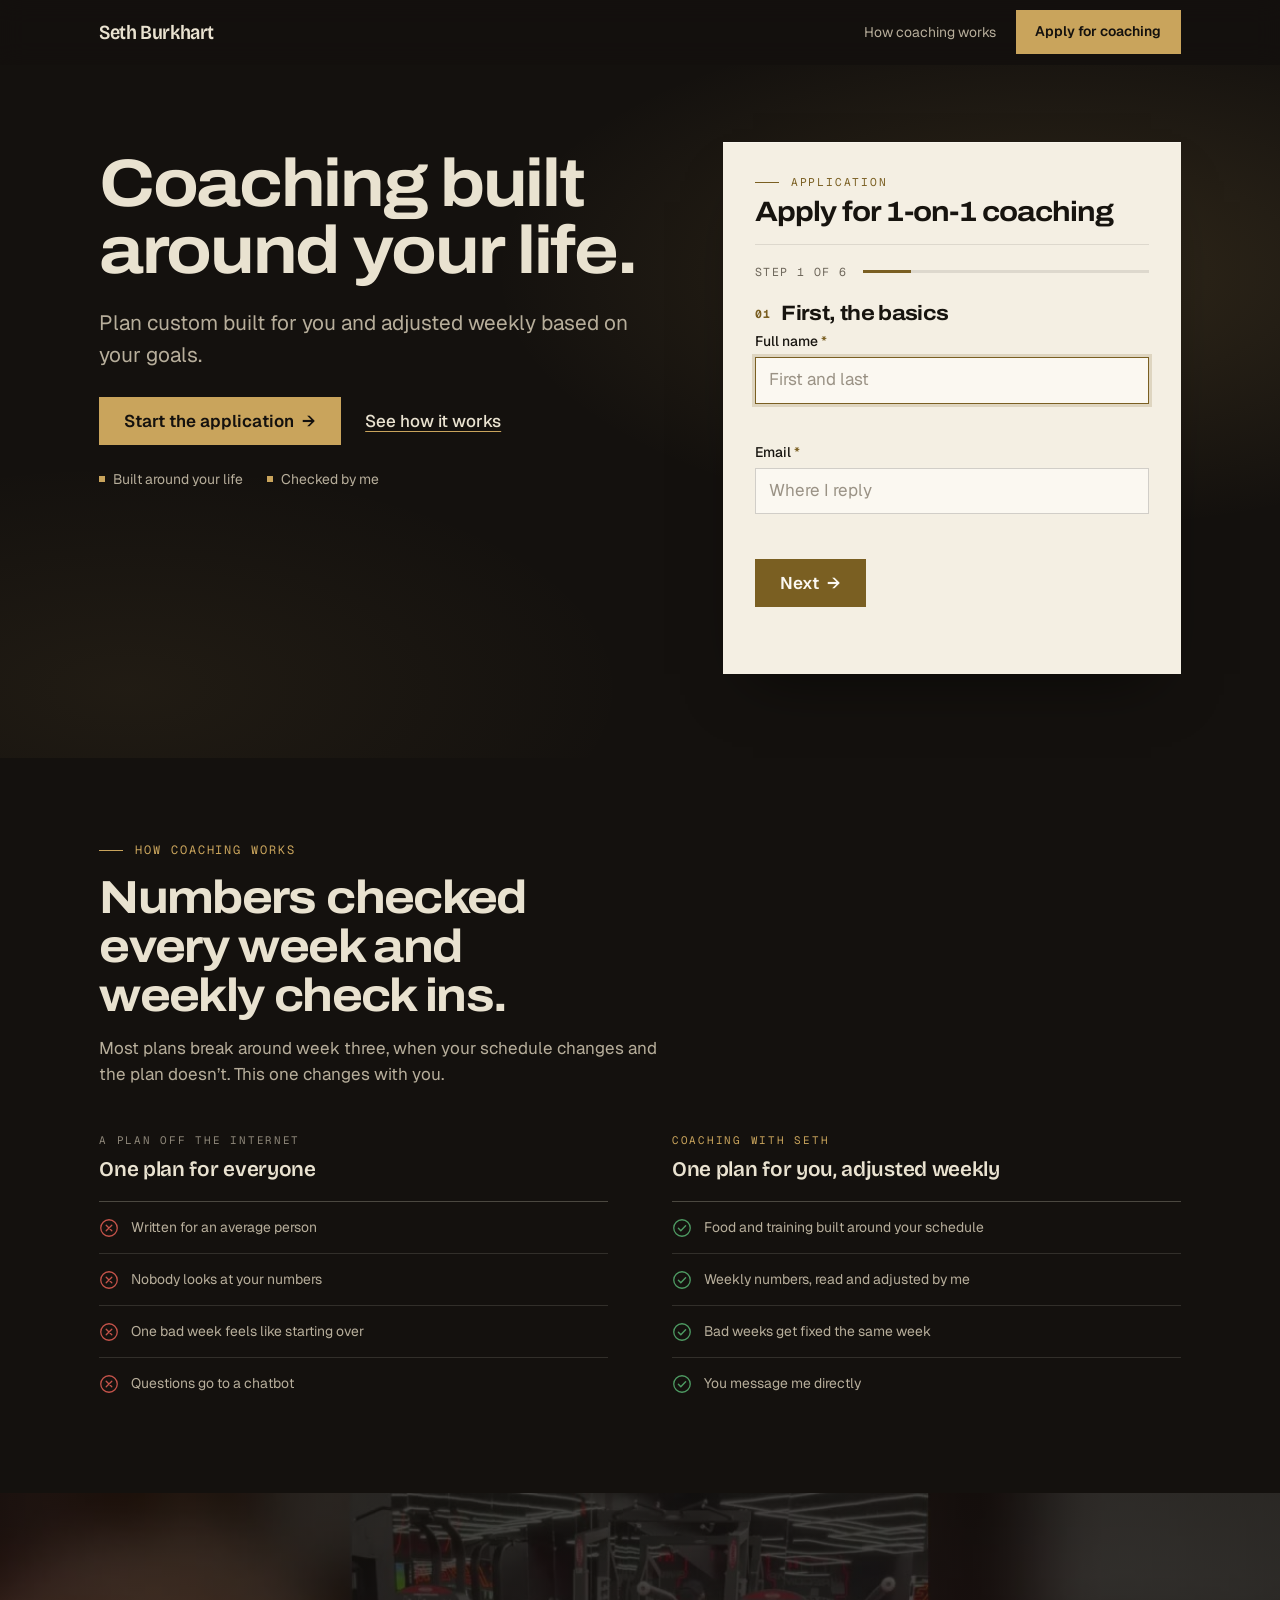
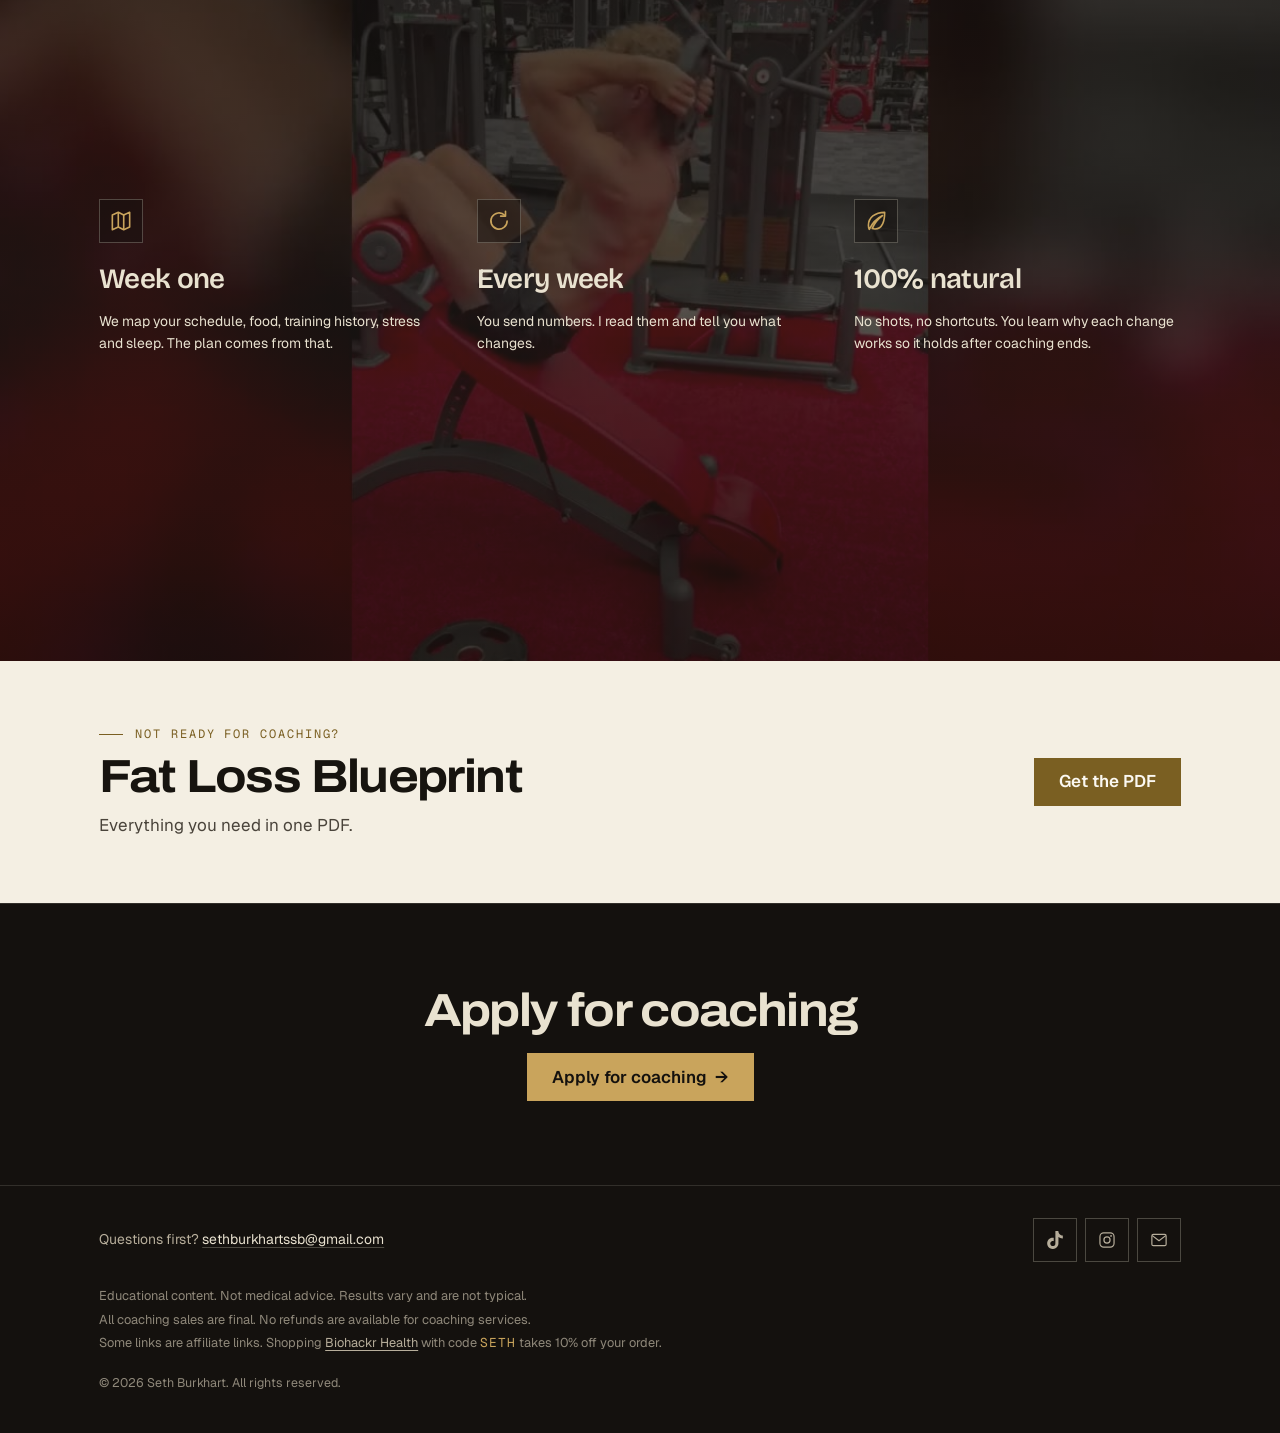
==== commit 50e098ba: "Add files via upload" ====
--- a/index.html
+++ b/index.html
@@ -266,7 +266,7 @@
         <div class="strip-copy reveal">
           <p class="eyebrow">Not ready for coaching?</p>
           <h2><span data-bind="blueprint-name">Fat Loss Blueprint</span></h2>
-          <p>Everything I say on camera about eating and training for fat loss, in one PDF.</p>
+          <p>Everything you need in one PDF.</p>
         </div>
         <div class="offer-card reveal">
           <a class="btn btn-primary" data-cta="blueprint" href="#">Get the PDF</a>
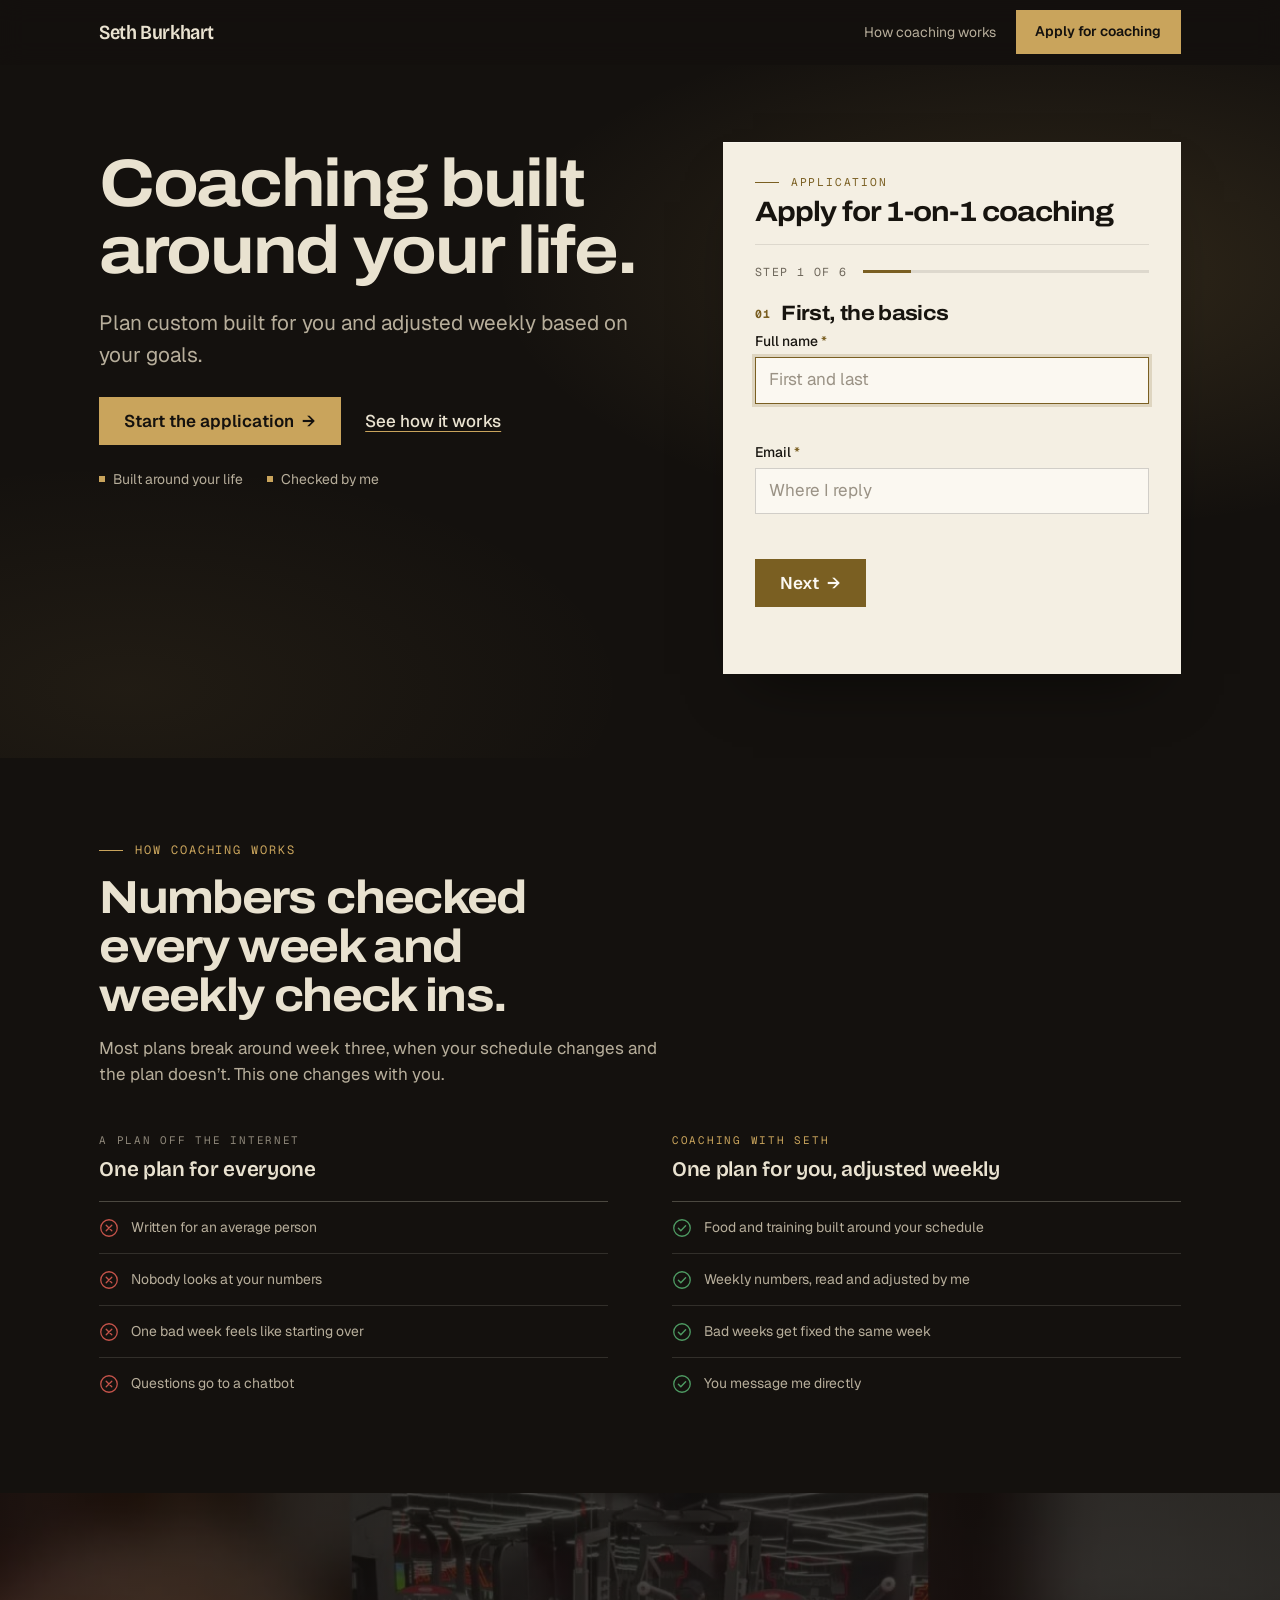
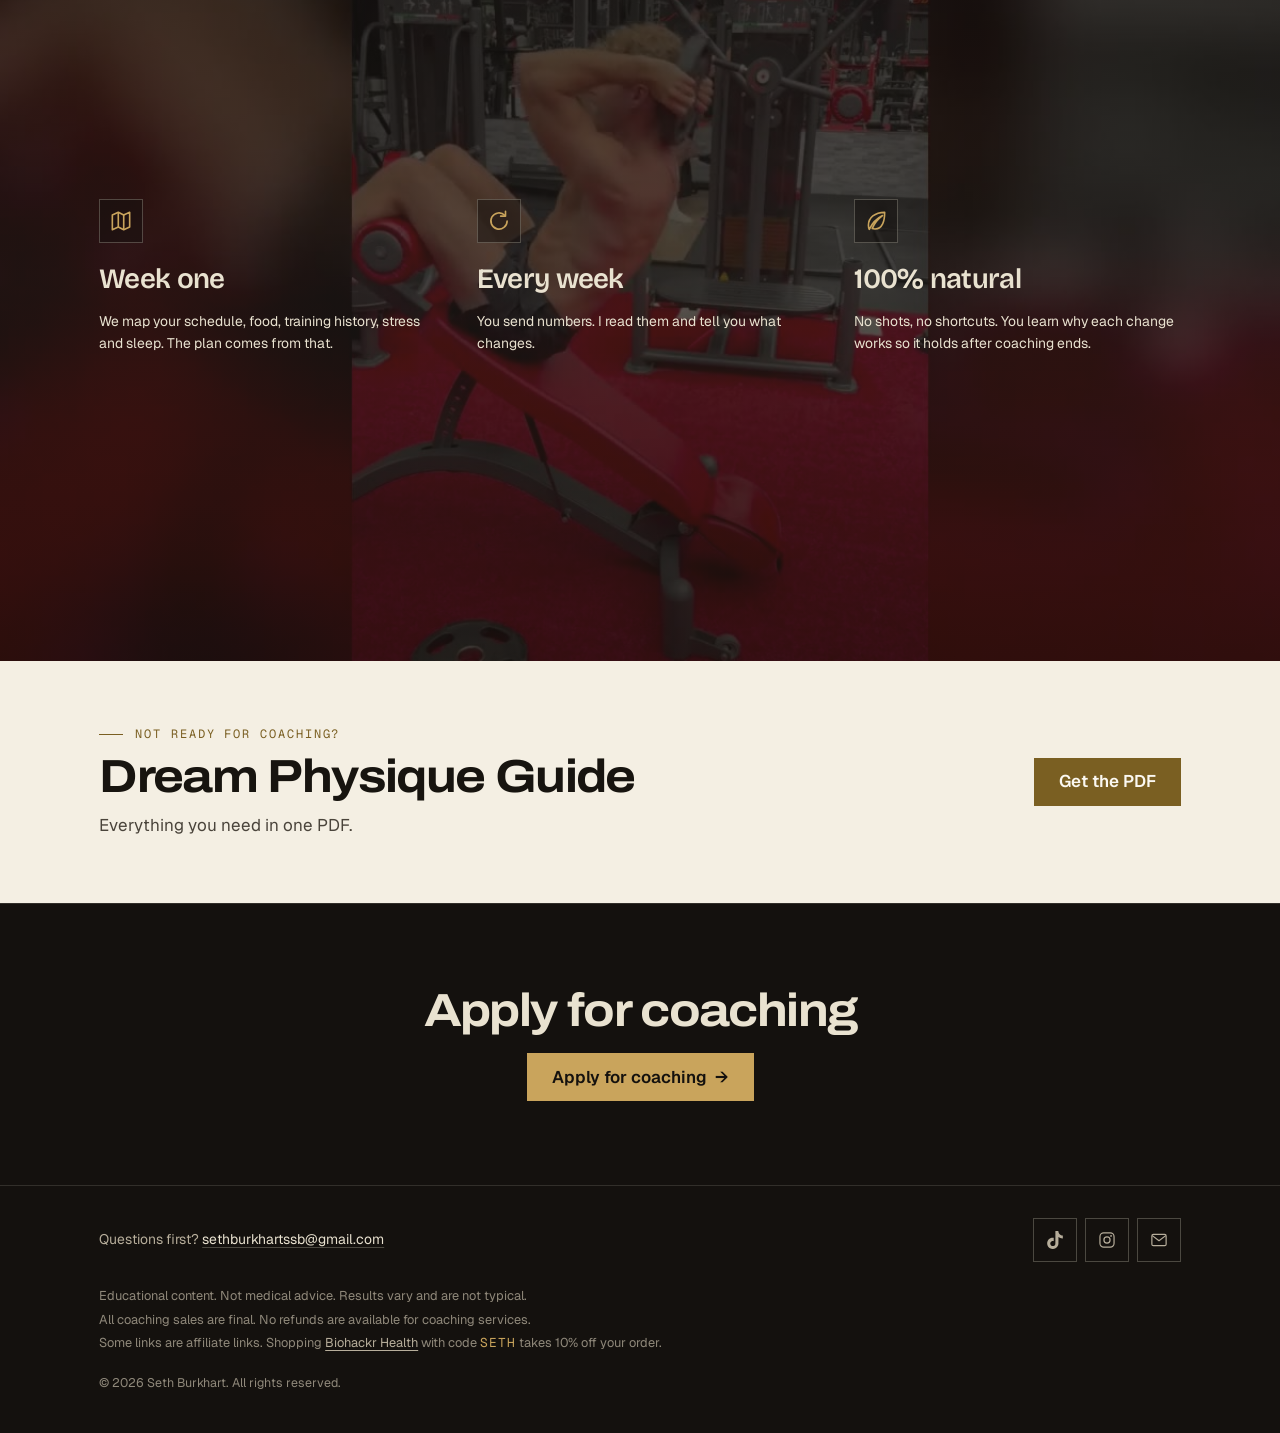
==== commit 0144d88e: "Add files via upload" ====
--- a/index.html
+++ b/index.html
@@ -261,11 +261,11 @@
     </section>
 
     <!-- ============ BLUEPRINT STRIP ============ -->
-    <section class="strip" aria-label="Fat Loss Blueprint">
+    <section class="strip" aria-label="Dream Physique Guide">
       <div class="container">
         <div class="strip-copy reveal">
           <p class="eyebrow">Not ready for coaching?</p>
-          <h2><span data-bind="blueprint-name">Fat Loss Blueprint</span></h2>
+          <h2><span data-bind="blueprint-name">Dream Physique Guide</span></h2>
           <p>Everything you need in one PDF.</p>
         </div>
         <div class="offer-card reveal">
@@ -304,7 +304,7 @@
     </div>
   </footer>
 
-  <script src="js/config.js"></script>
-  <script src="js/main.js?v=2"></script>
+  <script src="js/config.js?v=2"></script>
+  <script src="js/main.js?v=3"></script>
 </body>
 </html>
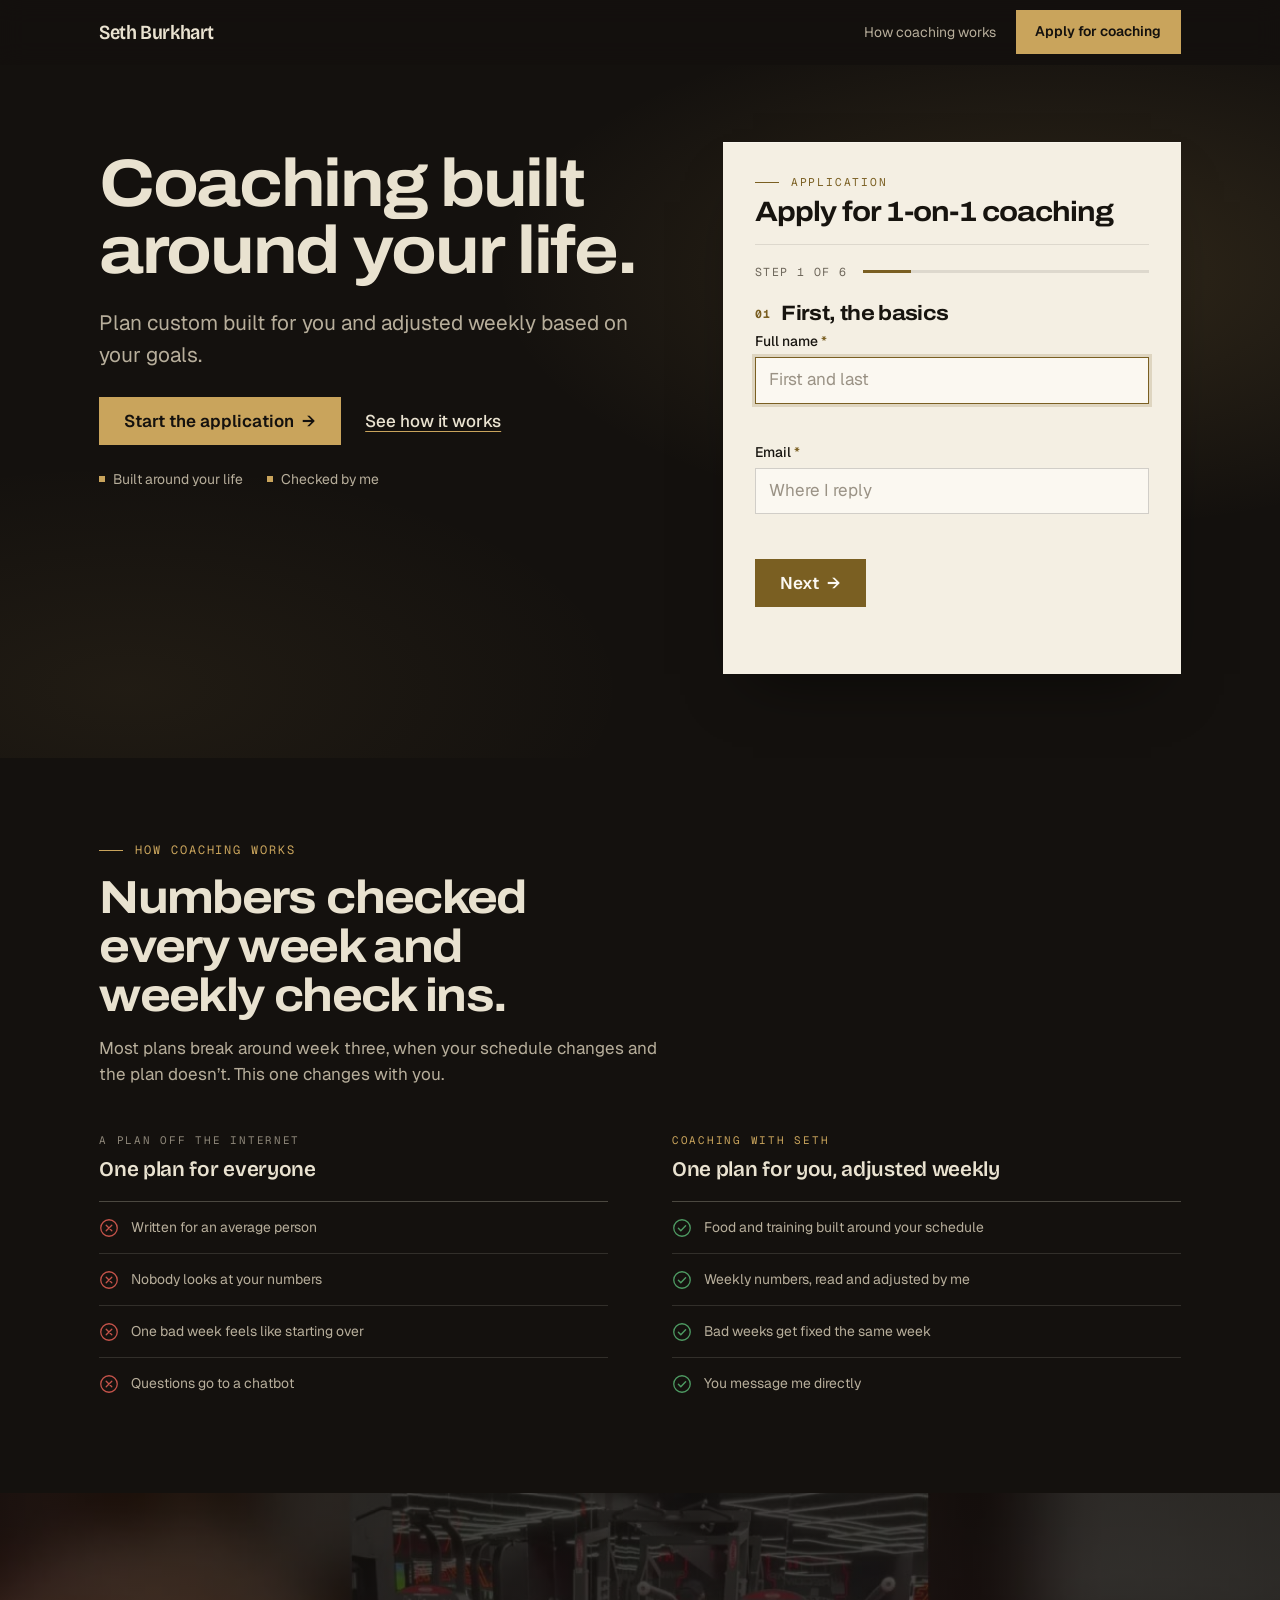
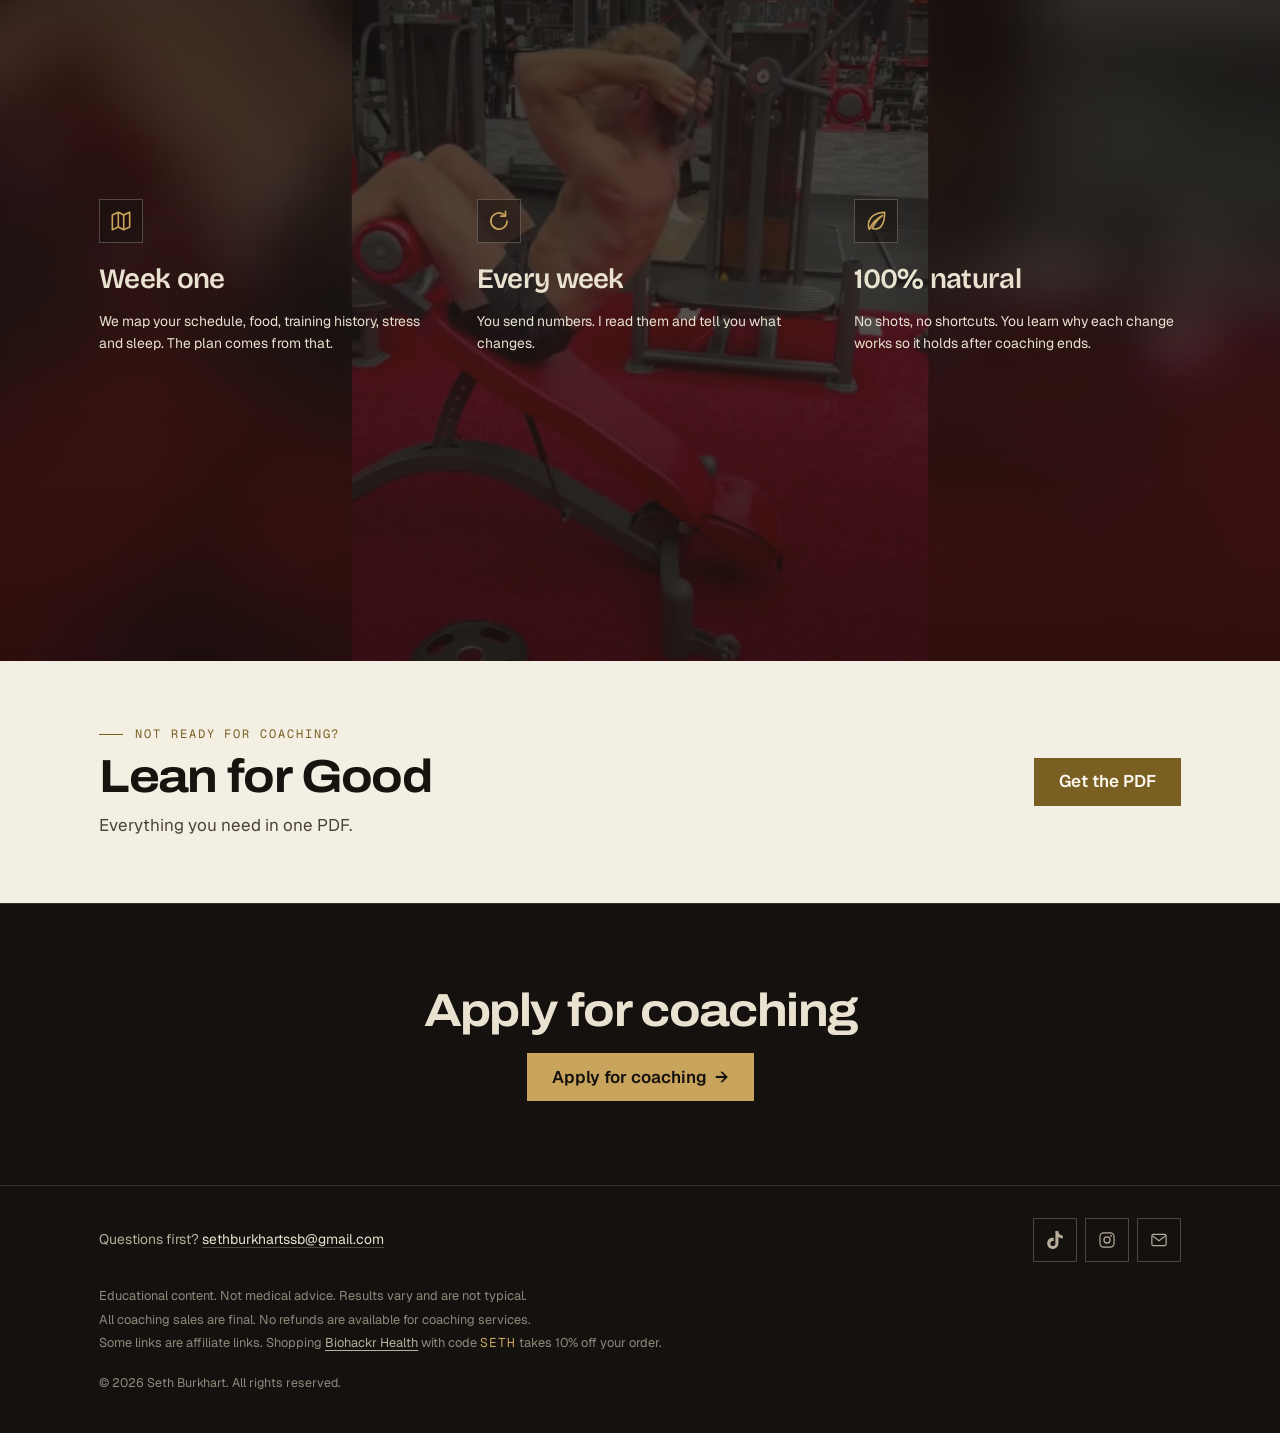
==== commit ec43ff26: "Update section label from 'Dream Physique Guide' to 'Lean for Good'Rename PDF product to Lean for Go" ====
--- a/index.html
+++ b/index.html
@@ -261,11 +261,11 @@
     </section>
 
     <!-- ============ BLUEPRINT STRIP ============ -->
-    <section class="strip" aria-label="Dream Physique Guide">
+    <section class="strip" aria-label="Lean for Good">
       <div class="container">
         <div class="strip-copy reveal">
           <p class="eyebrow">Not ready for coaching?</p>
-          <h2><span data-bind="blueprint-name">Dream Physique Guide</span></h2>
+          <h2><span data-bind="blueprint-name">Lean for Good</span></h2>
           <p>Everything you need in one PDF.</p>
         </div>
         <div class="offer-card reveal">
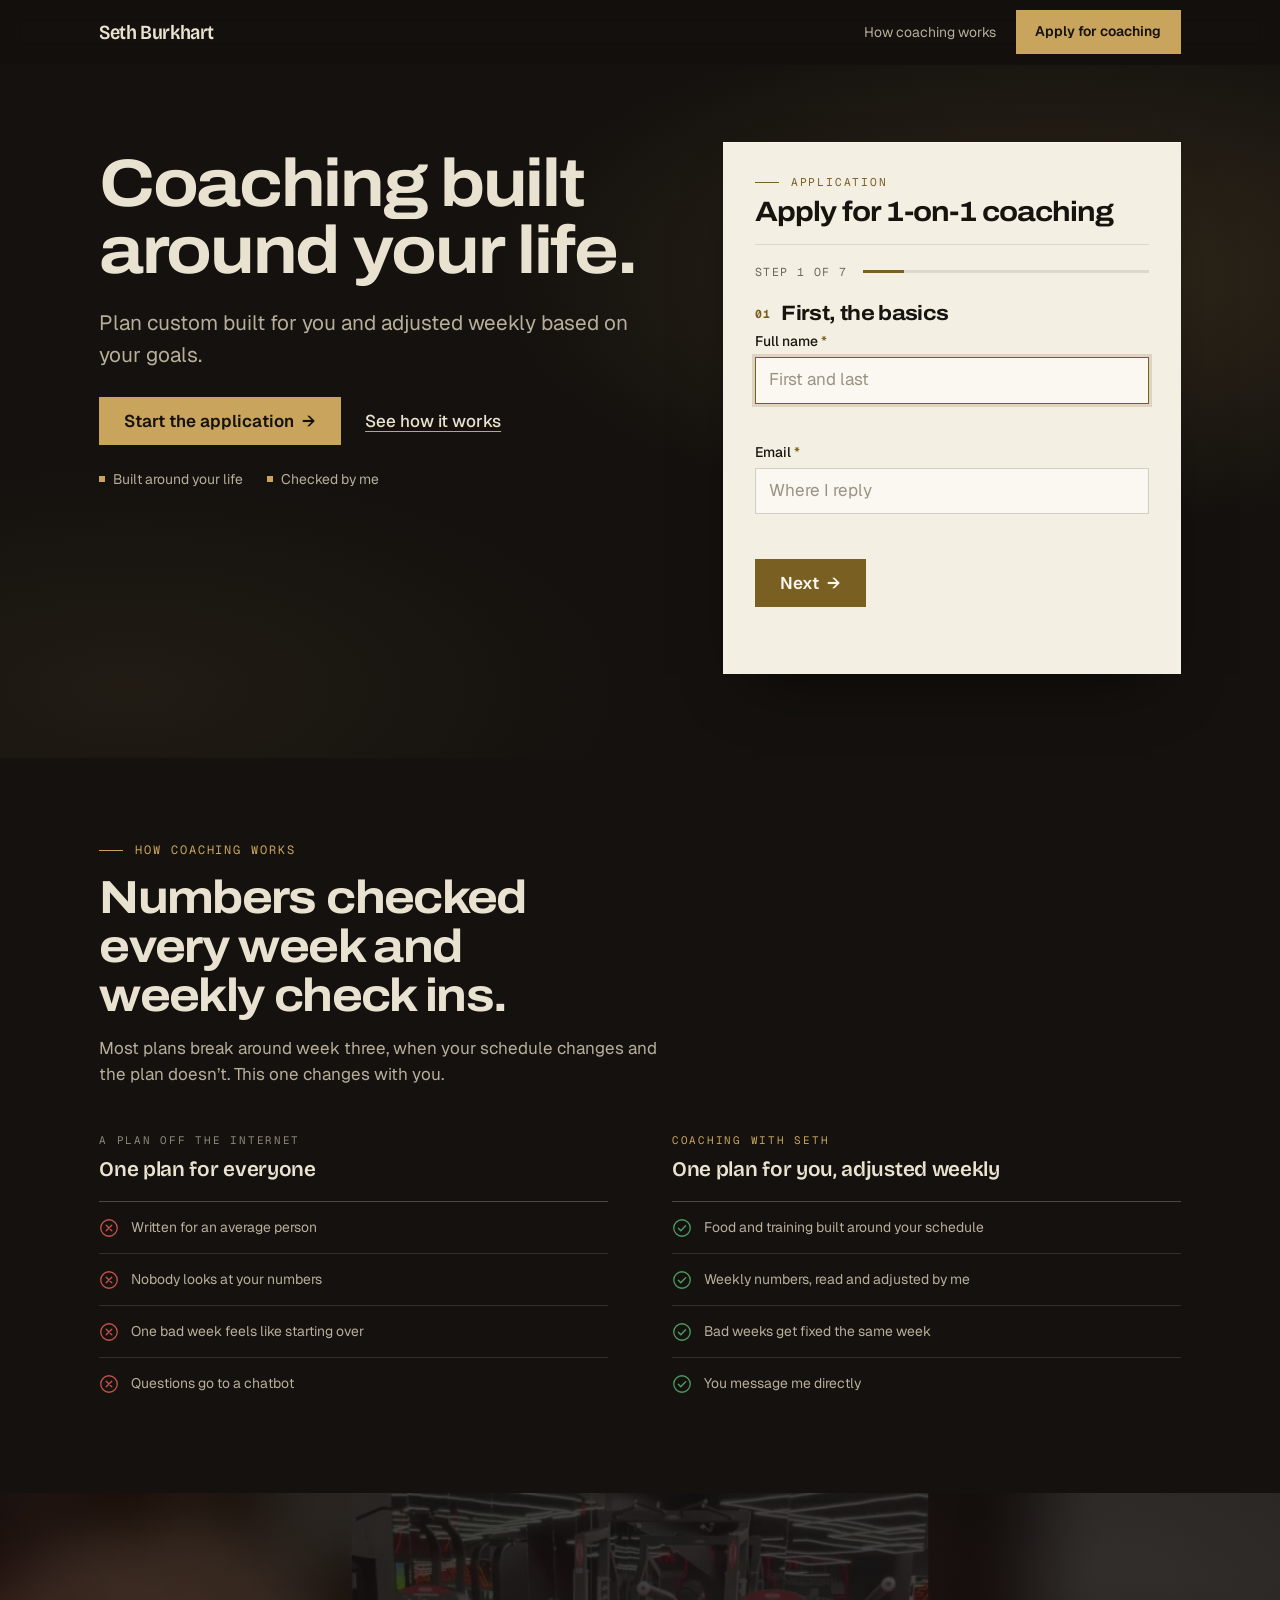
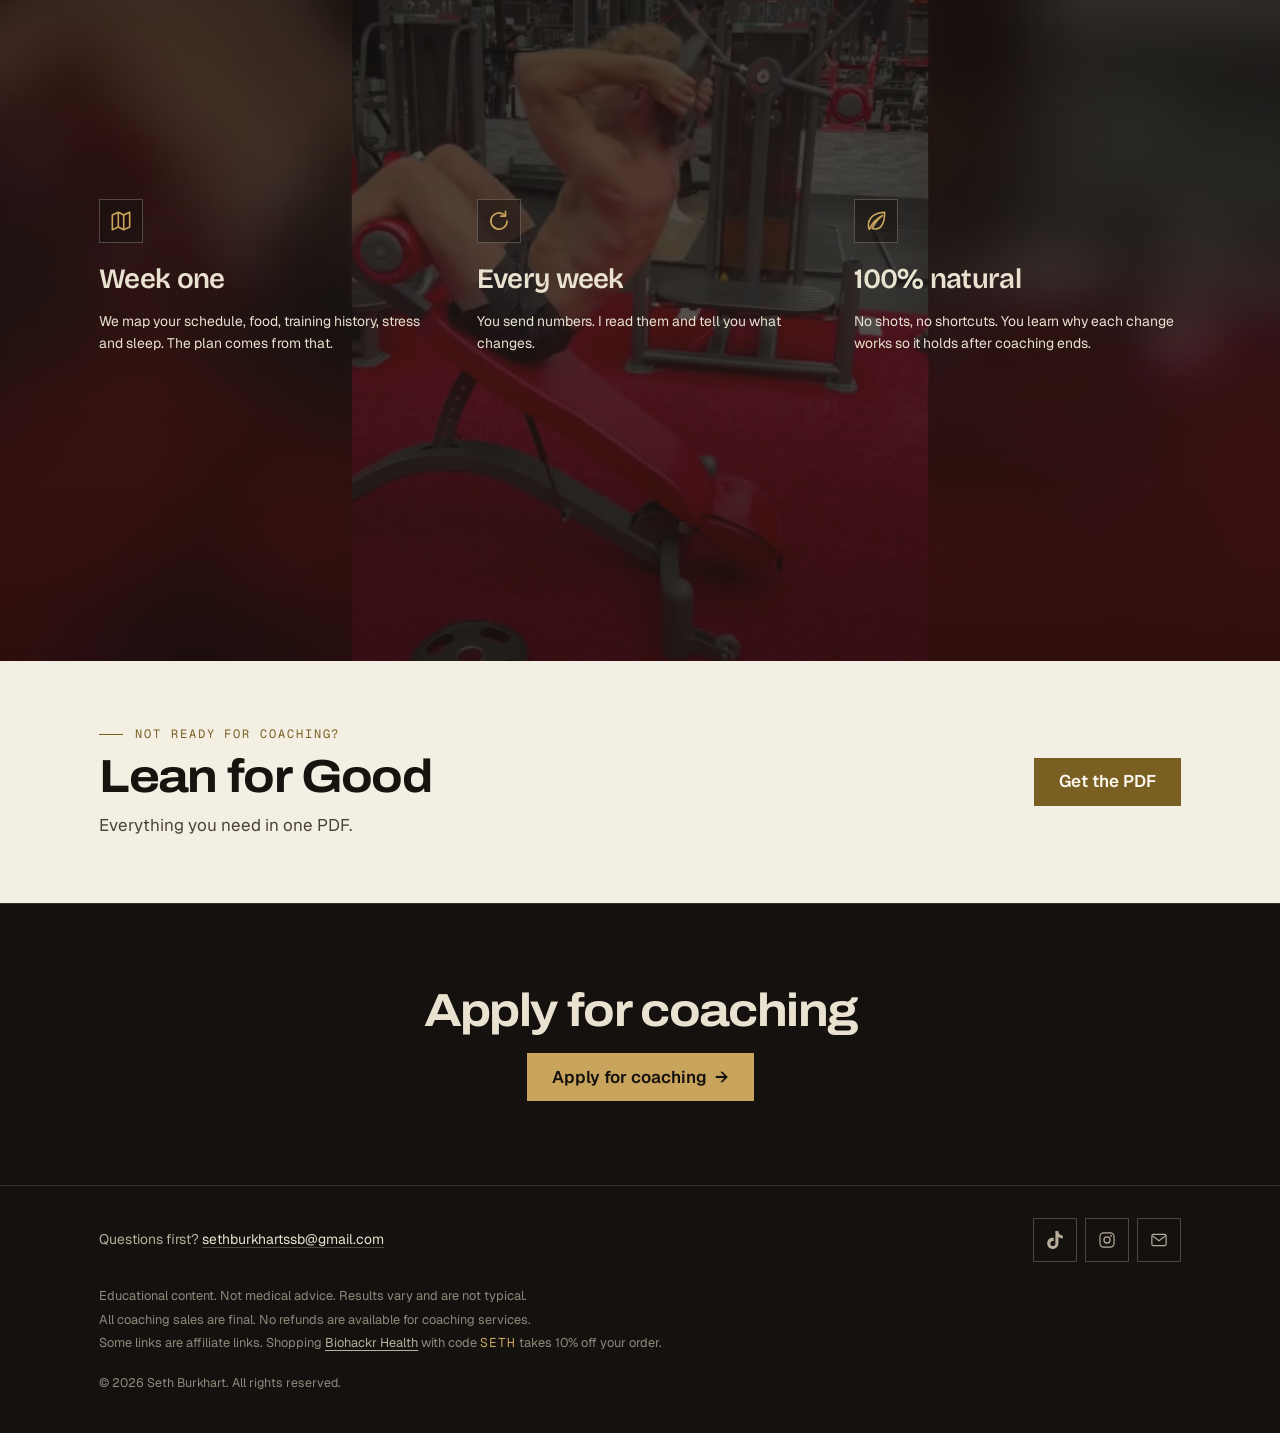
==== commit 34b306bf: "Application: 7 steps — What can I help with, What made you want to work with me, investment cards" ====
--- a/index.html
+++ b/index.html
@@ -17,7 +17,7 @@
   <link rel="preconnect" href="https://fonts.googleapis.com">
   <link rel="preconnect" href="https://fonts.gstatic.com" crossorigin>
   <link href="https://fonts.googleapis.com/css2?family=Archivo:wdth,wght@100..125,600..800&family=Bricolage+Grotesque:opsz,wdth,wght@12..96,75..100,400..700&family=Geist:wght@400;500;600&family=Geist+Mono:wght@400;500&display=swap" rel="stylesheet">
-  <link rel="stylesheet" href="css/styles.css?v=13">
+  <link rel="stylesheet" href="css/styles.css?v=14">
 </head>
 <body>
 
@@ -94,7 +94,7 @@
             <h2 class="card-title">Apply for 1-on-1 coaching</h2>
           </div>
           <div class="card-progress">
-            <p class="progress-label"><span data-progress-text>Step 1 of 6</span></p>
+            <p class="progress-label"><span data-progress-text>Step 1 of 7</span></p>
             <div class="progress-bar" aria-hidden="true"><span data-progress-fill></span></div>
           </div>
 
@@ -129,15 +129,14 @@
 
             <fieldset class="form-step" data-step="3" hidden>
               <legend class="step-title"><span class="num">03</span>Your goal</legend>
-              <div class="field">
-                <label for="f-goal">Your goal <span class="req" aria-hidden="true">*</span></label>
-                <select id="f-goal" name="goal" required>
-                  <option value="">Pick one</option>
-                  <option>Lose 10 to 20 lbs</option>
-                  <option>Lose 20 to 40 lbs</option>
-                  <option>Lose 40+ lbs</option>
-                  <option>Body recomposition</option>
-                </select>
+              <div class="field field-choices" role="group" aria-labelledby="f-goal-label">
+                <label id="f-goal-label">What can I help with? <span class="req" aria-hidden="true">*</span></label>
+                <p class="field-hint">Choose as many as you like :)</p>
+                <div class="choices">
+                  <label class="choice"><input type="checkbox" name="goal" value="Fat Loss"><span class="choice-key">A</span><span>Fat Loss</span></label>
+                  <label class="choice"><input type="checkbox" name="goal" value="Build Muscle"><span class="choice-key">B</span><span>Build Muscle</span></label>
+                  <label class="choice"><input type="checkbox" name="goal" value="Healthy Lifestyle"><span class="choice-key">C</span><span>Healthy Lifestyle</span></label>
+                </div>
                 <p class="field-error" aria-live="polite"></p>
               </div>
             </fieldset>
@@ -152,22 +151,29 @@
             </fieldset>
 
             <fieldset class="form-step" data-step="5" hidden>
-              <legend class="step-title"><span class="num">05</span>The investment</legend>
-              <div class="field">
-                <label for="f-investment">Coaching is a serious monthly investment, not a cheap app subscription. Where are you at? <span class="req" aria-hidden="true">*</span></label>
-                <select id="f-investment" name="investment" required>
-                  <option value="">Pick one</option>
-                  <option>Ready to invest, money isn't the obstacle</option>
-                  <option>I'd need to move things around, but I'm in</option>
-                  <option>I can't invest right now</option>
-                </select>
-                <p class="field-error" aria-live="polite"></p>
-              </div>
-            </fieldset>
-
+              <legend class="step-title"><span class="num">05</span>Why me</legend>
+              <div class="field">
+                <label for="f-why">What made you want to work with me? <span class="req" aria-hidden="true">*</span></label>
+                <textarea id="f-why" name="why" rows="3" required placeholder="What did you see or hear that brought you here?"></textarea>
+                <p class="field-error" aria-live="polite"></p>
+              </div>
+            </fieldset>
 
             <fieldset class="form-step" data-step="6" hidden>
-              <legend class="step-title"><span class="num">06</span>Where I reach you</legend>
+              <legend class="step-title"><span class="num">06</span>The investment</legend>
+              <div class="field field-choices" role="radiogroup" aria-labelledby="f-investment-label">
+                <label id="f-investment-label">This is a high ticket, premium fitness program. Are you in a financial position to invest in your health at this time? <span class="req" aria-hidden="true">*</span></label>
+                <div class="choices">
+                  <label class="choice"><input type="radio" name="investment" value="Yes, absolutely committed and finances are not an issue."><span class="choice-key">A</span><span>Yes, absolutely committed and finances are not an issue.</span></label>
+                  <label class="choice"><input type="radio" name="investment" value="Possibly, depends on the value of the program."><span class="choice-key">B</span><span>Possibly, depends on the value of the program.</span></label>
+                  <label class="choice"><input type="radio" name="investment" value="No. Finances are a real limitation at this moment."><span class="choice-key">C</span><span>No. Finances are a real limitation at this moment.</span></label>
+                </div>
+                <p class="field-error" aria-live="polite"></p>
+              </div>
+            </fieldset>
+
+            <fieldset class="form-step" data-step="7" hidden>
+              <legend class="step-title"><span class="num">07</span>Where I reach you</legend>
               <div class="form-row">
                 <div class="field">
                   <label for="f-phone">Phone <span class="req" aria-hidden="true">*</span></label>
@@ -304,7 +310,7 @@
     </div>
   </footer>
 
-  <script src="js/config.js?v=2"></script>
-  <script src="js/main.js?v=3"></script>
+  <script src="js/config.js?v=3"></script>
+  <script src="js/main.js?v=4"></script>
 </body>
 </html>
--- a/css/styles.css
+++ b/css/styles.css
@@ -186,6 +186,24 @@
 }
 .field.has-error input, .field.has-error select, .field.has-error textarea { border-color: var(--error); }
 .field-error { margin: 0; min-height: 1.2rem; color: var(--error); font-size: 0.8rem; }
+.field-hint { margin: -0.15rem 0 0.1rem; color: var(--cream-ink-3); font-size: var(--t--1); }
+.choices { display: grid; gap: 0.5rem; }
+.choice {
+  position: relative; display: flex; align-items: center; gap: 0.75rem; min-height: 3rem; padding: 0.65rem 0.85rem;
+  background: #FBF8F1; border: 1px solid rgba(20, 17, 14, 0.18); border-radius: 0; cursor: pointer;
+  font-size: var(--t-0); font-weight: 500; color: var(--cream-ink); line-height: 1.35;
+  transition: border-color 180ms var(--ease), background-color 180ms var(--ease), box-shadow 180ms var(--ease);
+}
+.choice input { position: absolute; opacity: 0; width: 1px; height: 1px; margin: 0; pointer-events: none; }
+.choice-key {
+  flex: none; width: 1.6rem; height: 1.6rem; display: inline-flex; align-items: center; justify-content: center;
+  border: 1px solid rgba(20, 17, 14, 0.25); font-family: var(--mono); font-size: 0.72rem; color: var(--cream-ink-2);
+}
+.choice:hover { border-color: var(--brass-deep); }
+.choice:has(input:focus-visible) { box-shadow: 0 0 0 3px rgba(122, 95, 34, 0.18); border-color: var(--brass-deep); }
+.choice:has(input:checked) { border-color: var(--brass-deep); background: #F1E8D2; }
+.choice:has(input:checked) .choice-key { background: var(--brass-deep); border-color: var(--brass-deep); color: #FBF8F1; }
+.field.has-error .choice { border-color: var(--error); }
 .form-row { display: grid; gap: 0.9rem; }
 .hp-field { display: none; }
 
@@ -206,6 +224,7 @@
 .form-success strong { color: var(--cream-ink); font-weight: 600; }
 .form-success .btn-primary { background: var(--brass-deep); color: #FBF8F1; justify-self: start; margin-top: 0.4rem; }
 .form-success .btn-primary:hover { background: #74591F; }
+.form-success .form-fine { text-align: left; }
 
 /* ---------- Ribbon ---------- */
 .ribbon { background: var(--ink-2); border-top: 1px solid var(--ink-line); border-bottom: 1px solid var(--ink-line); }
